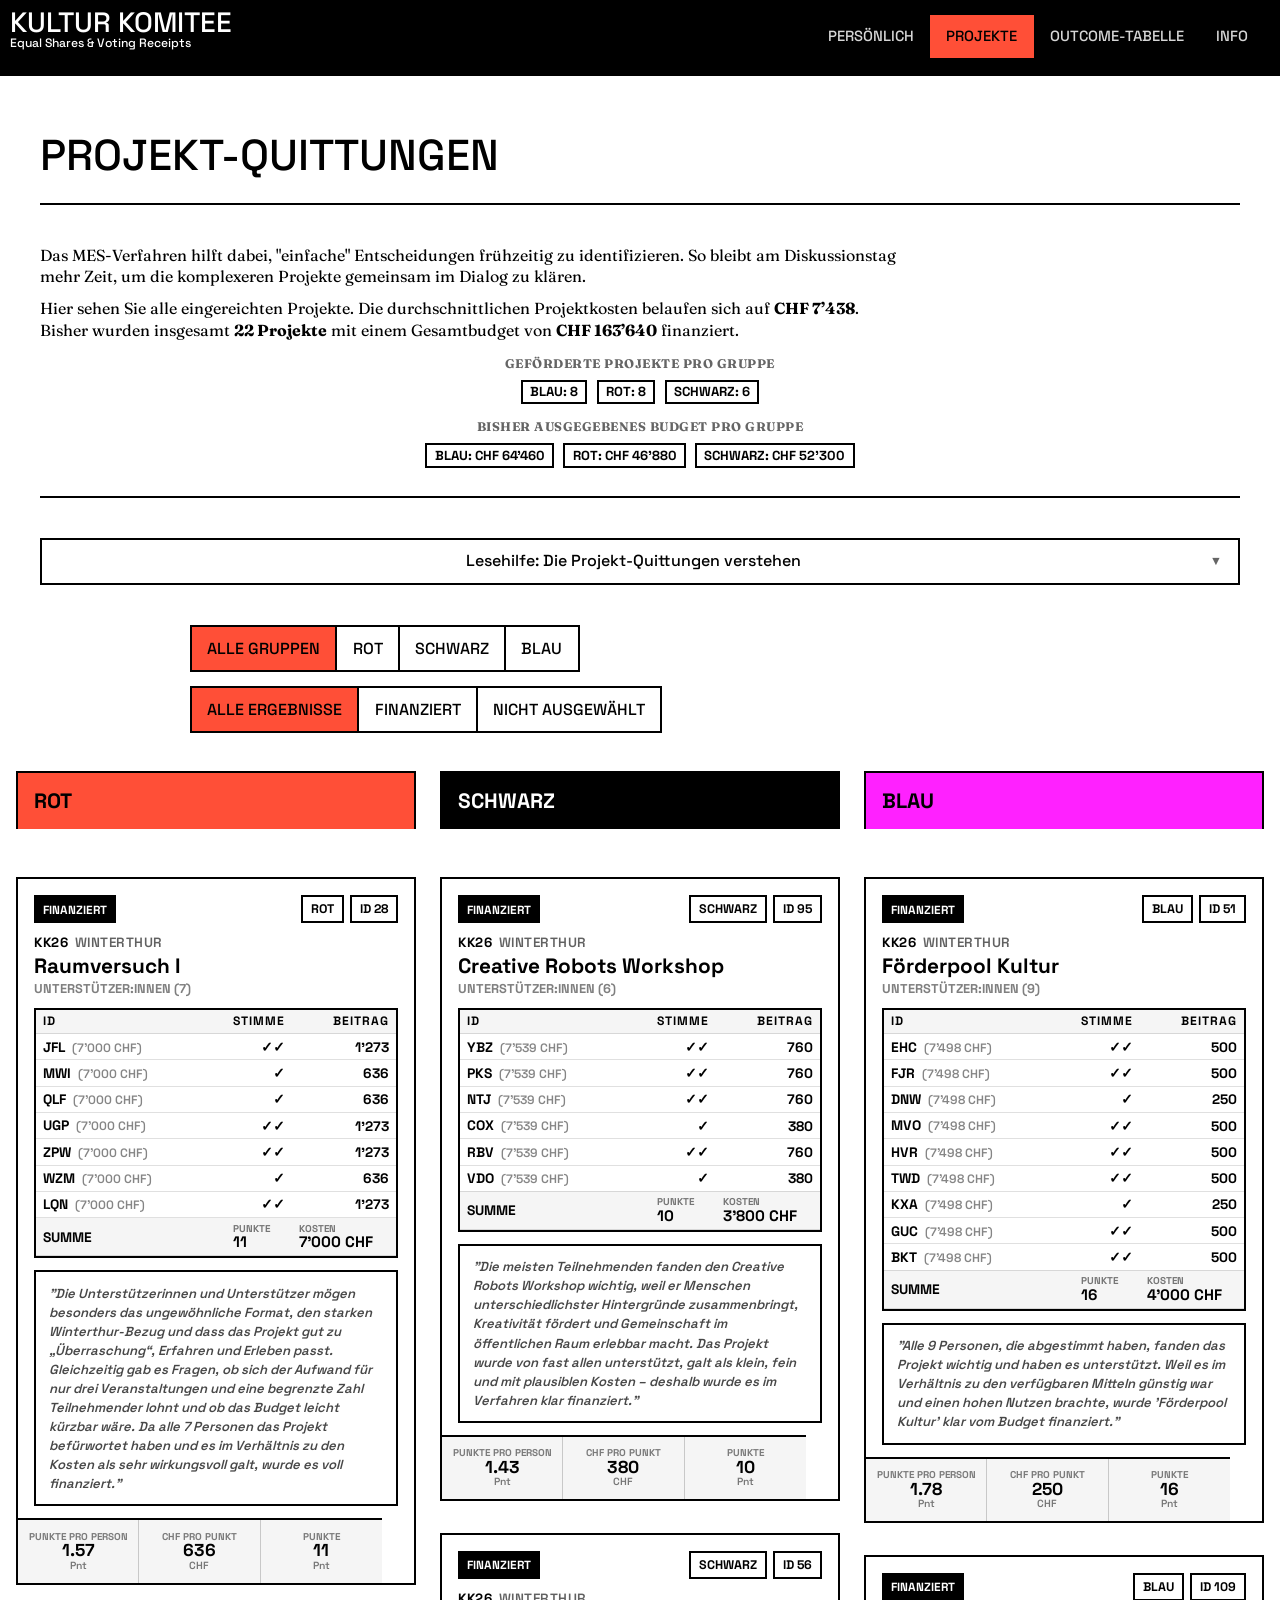
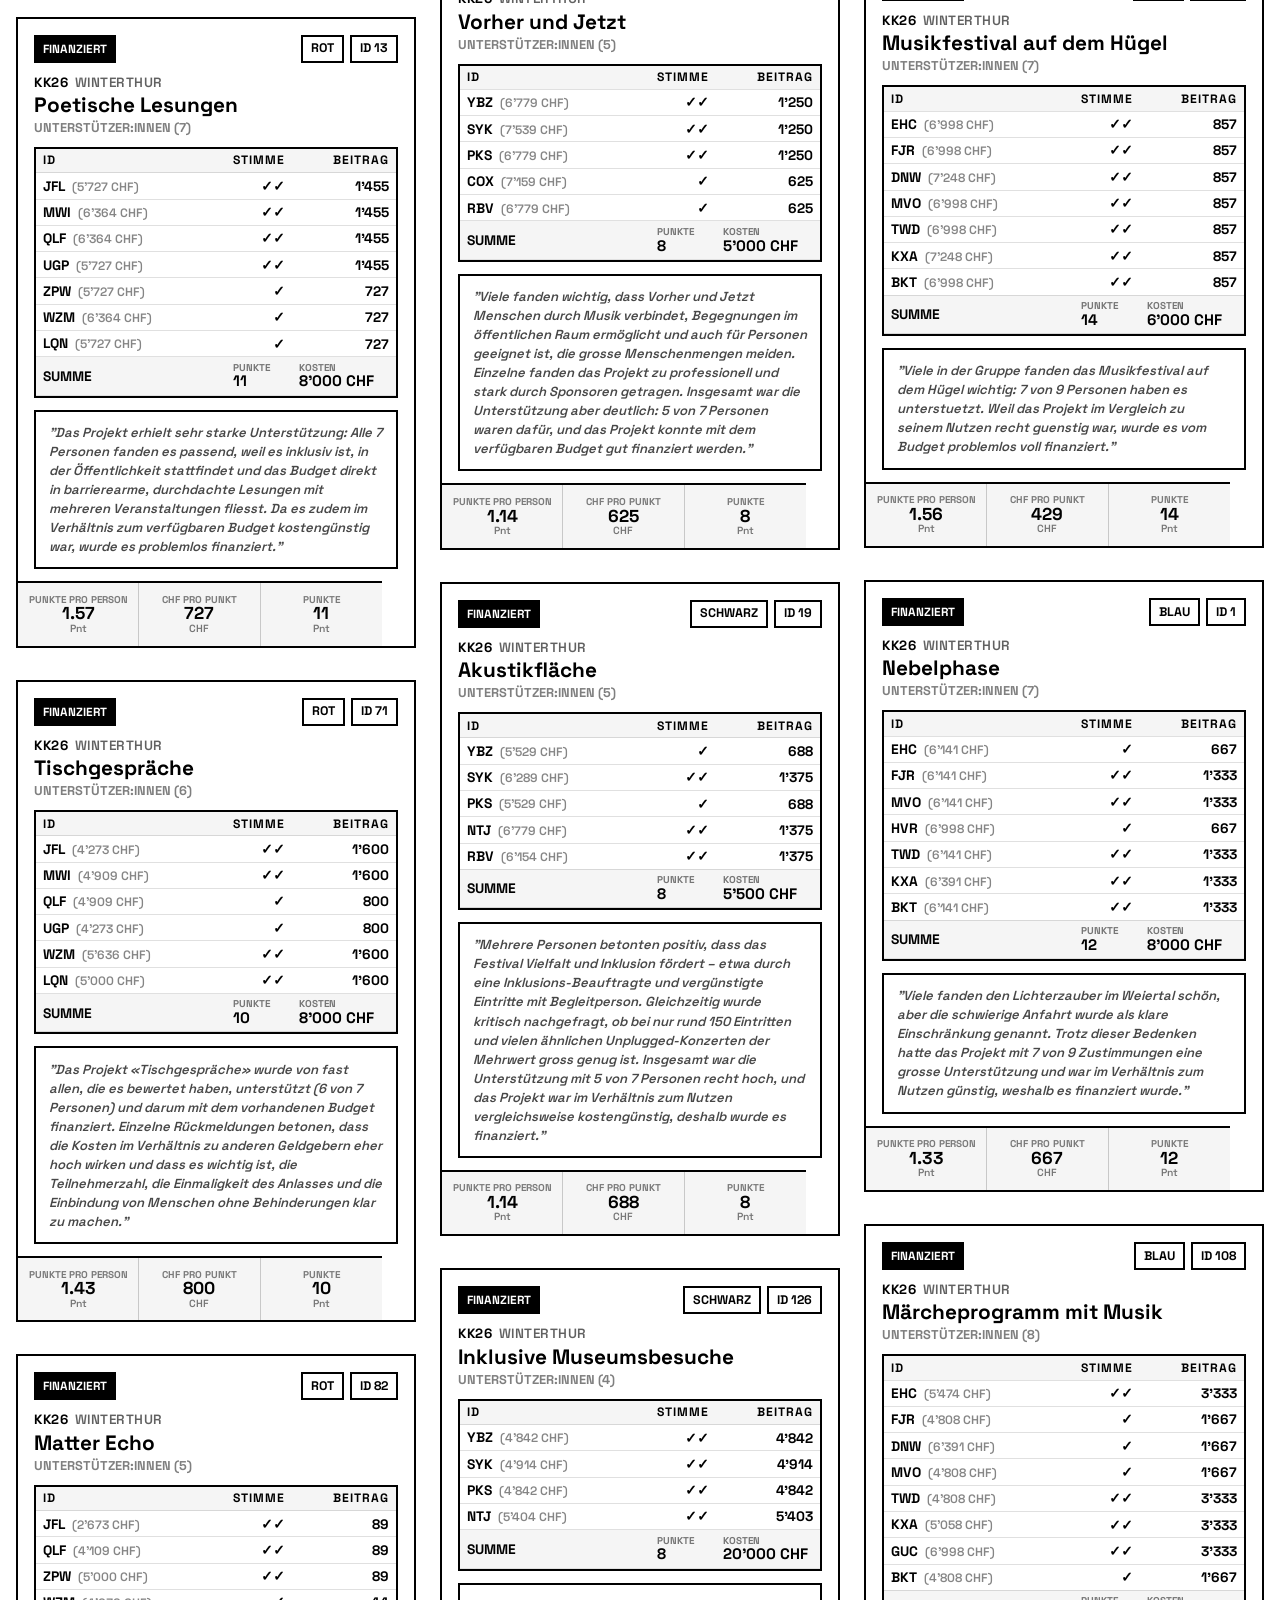
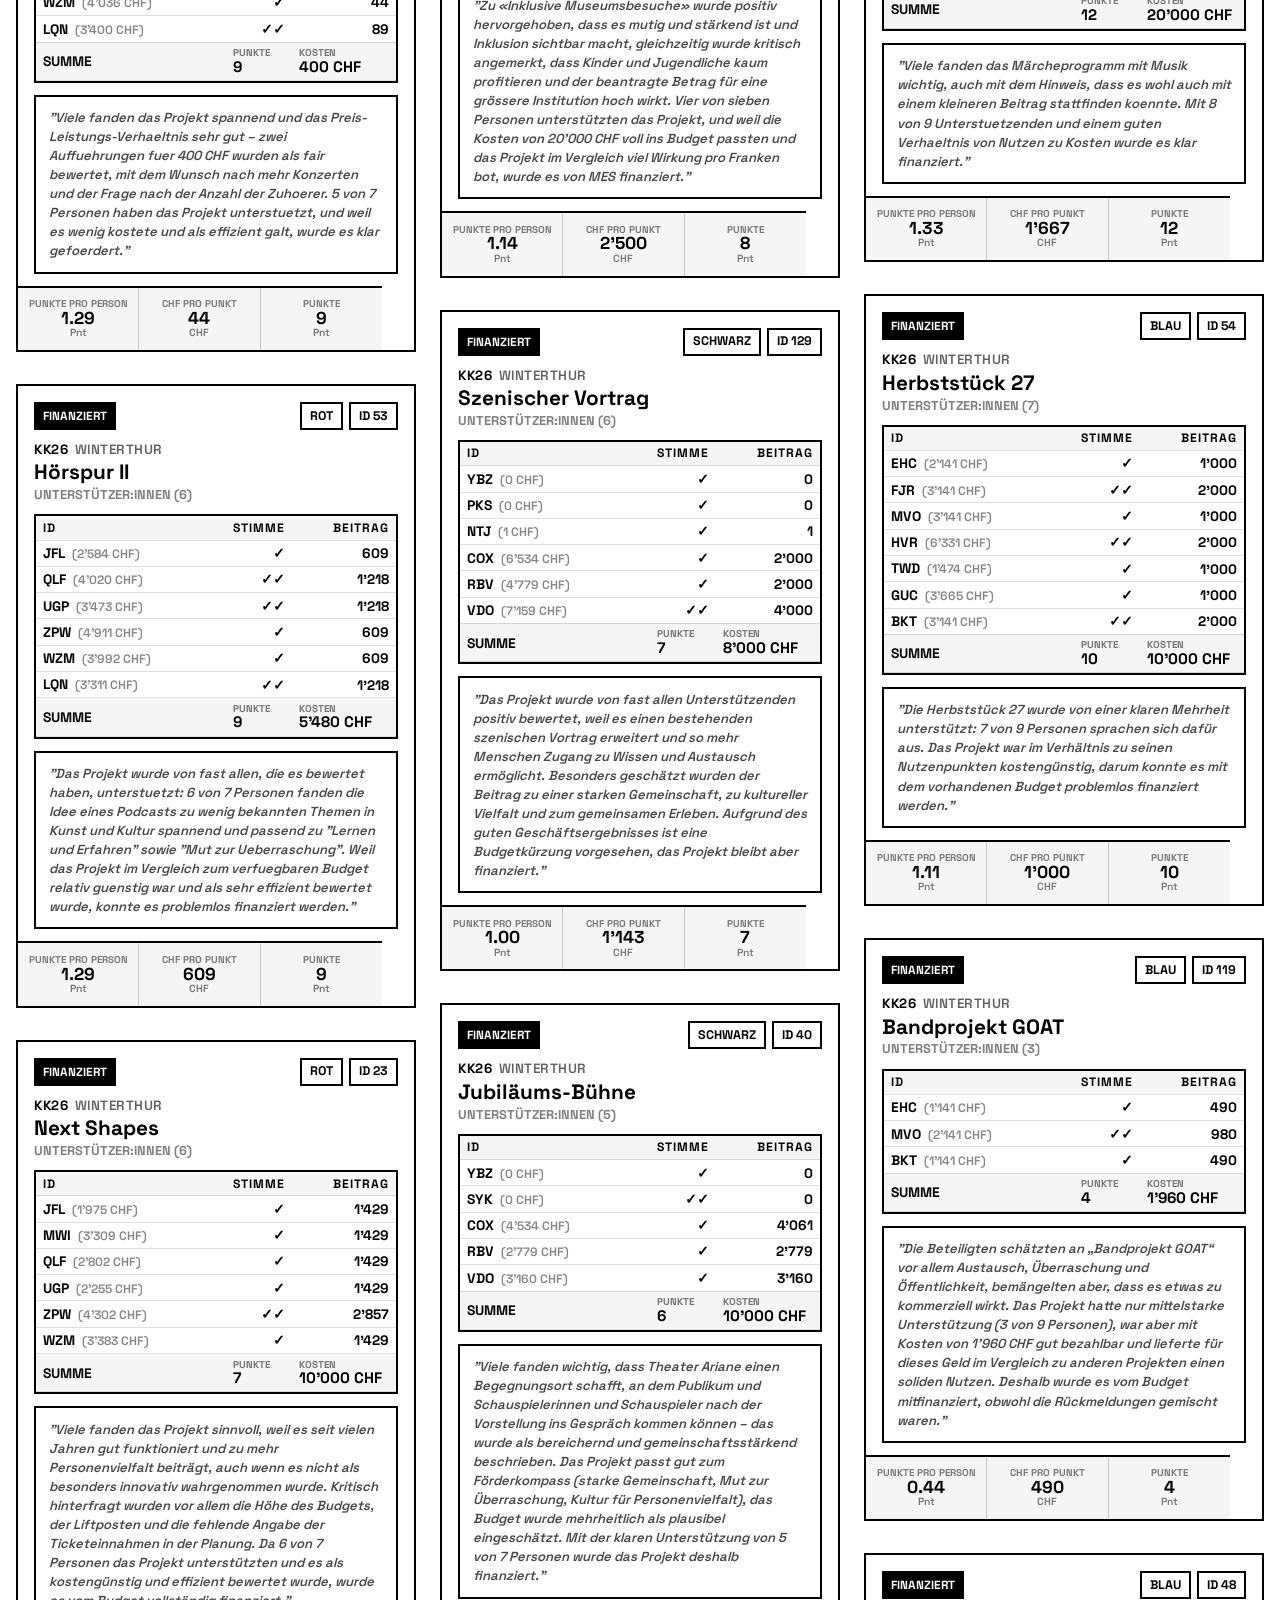
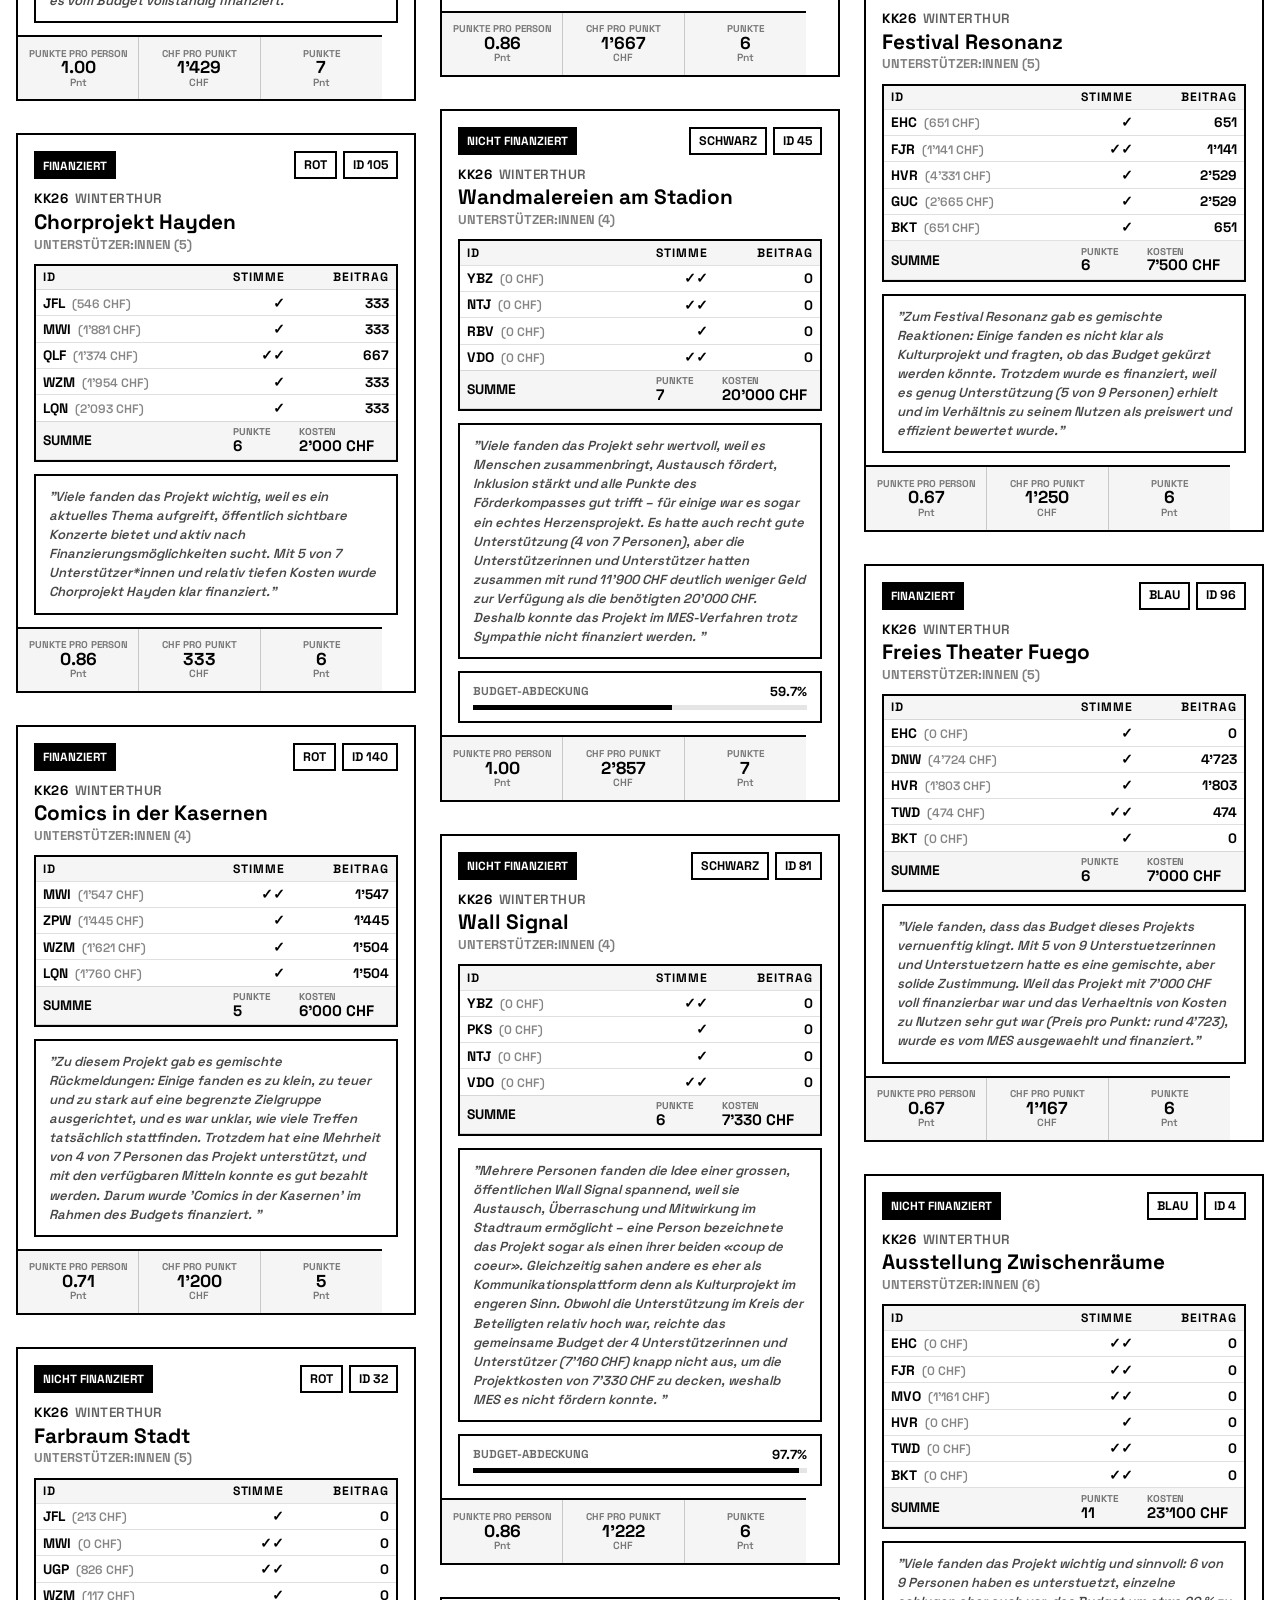
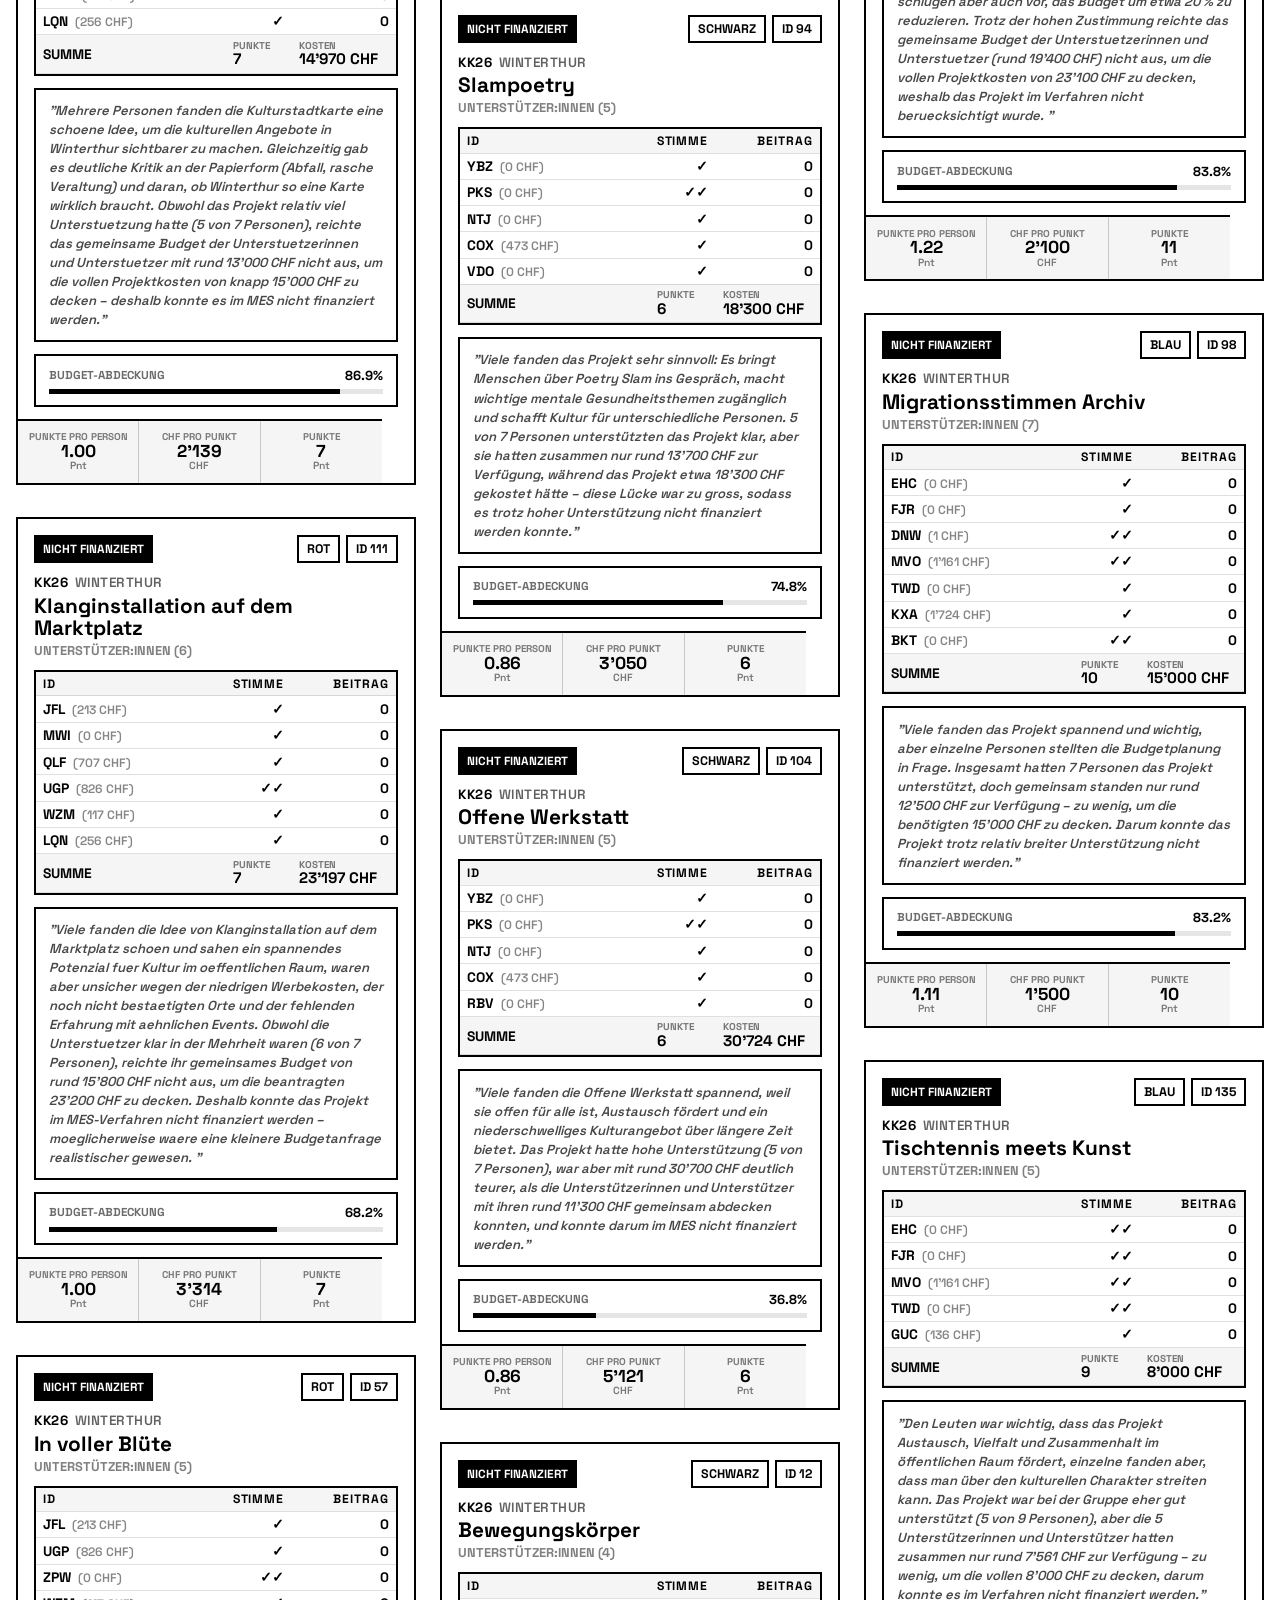
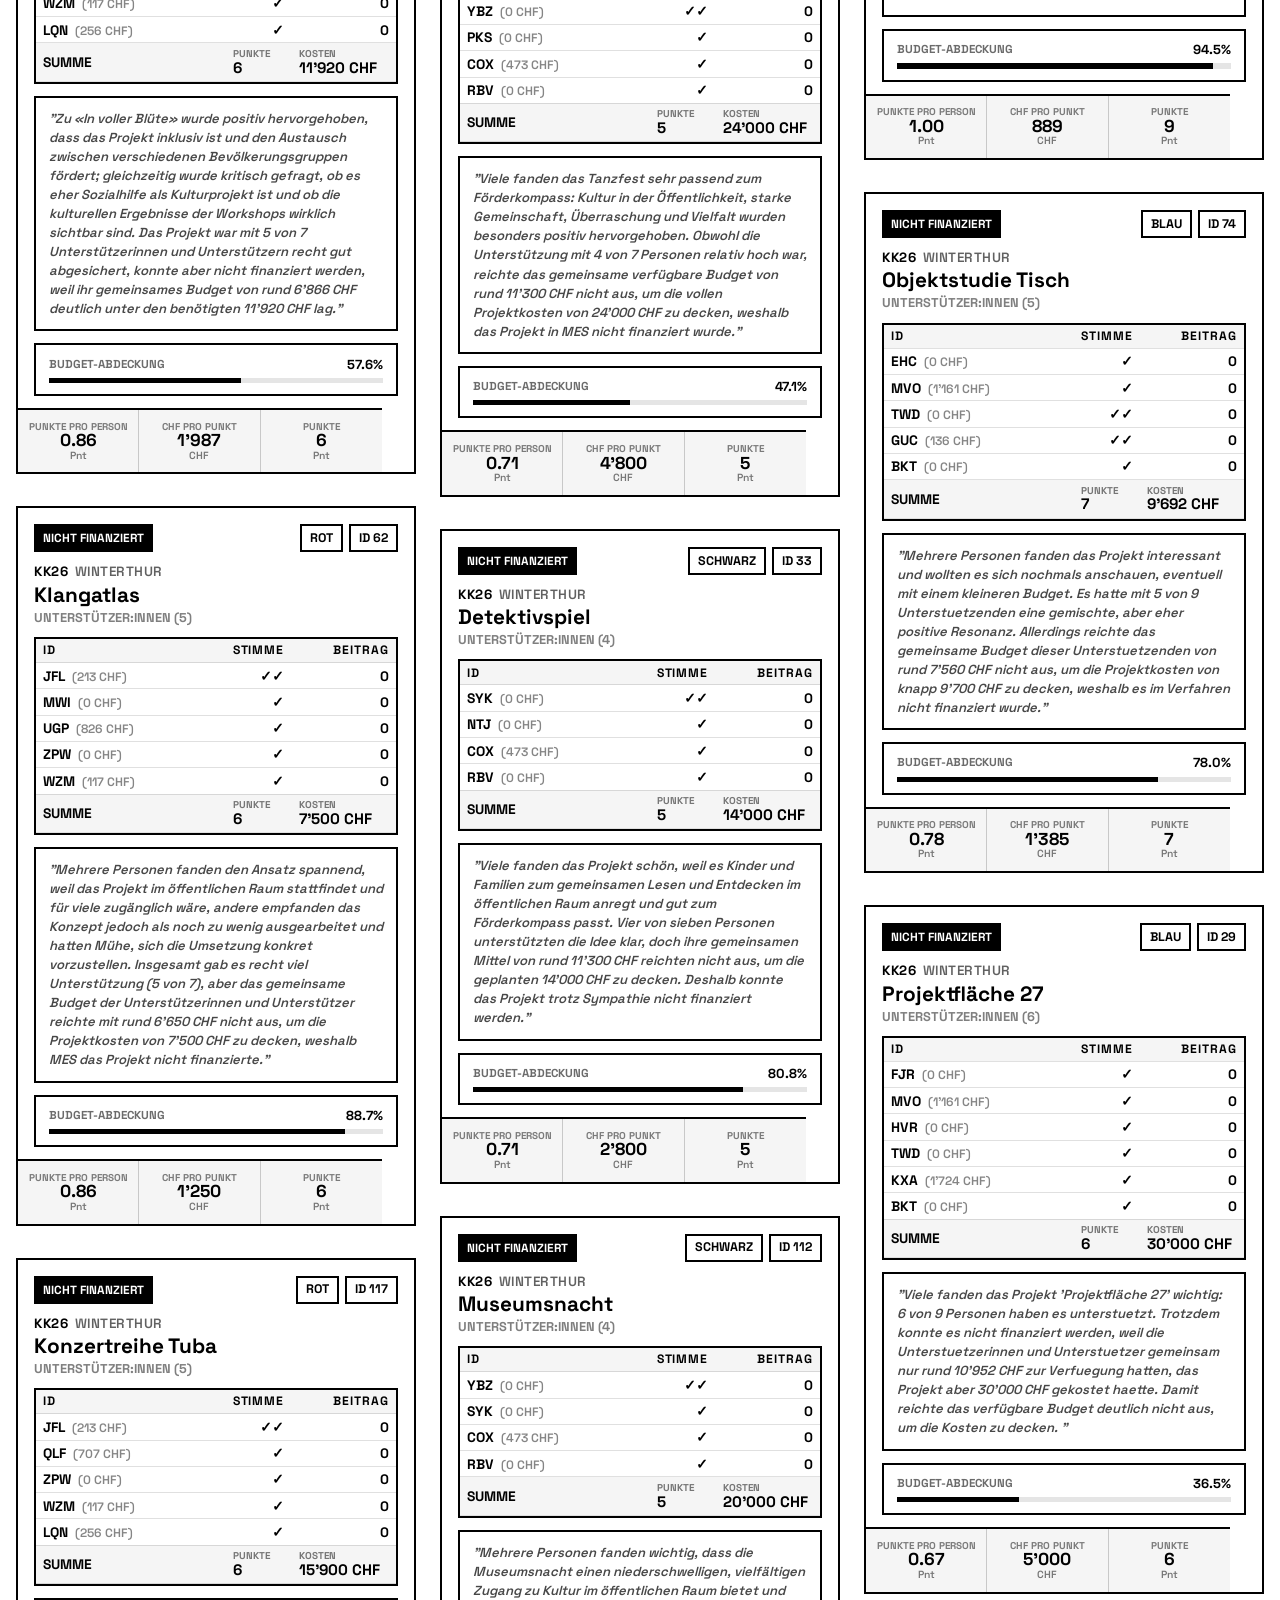
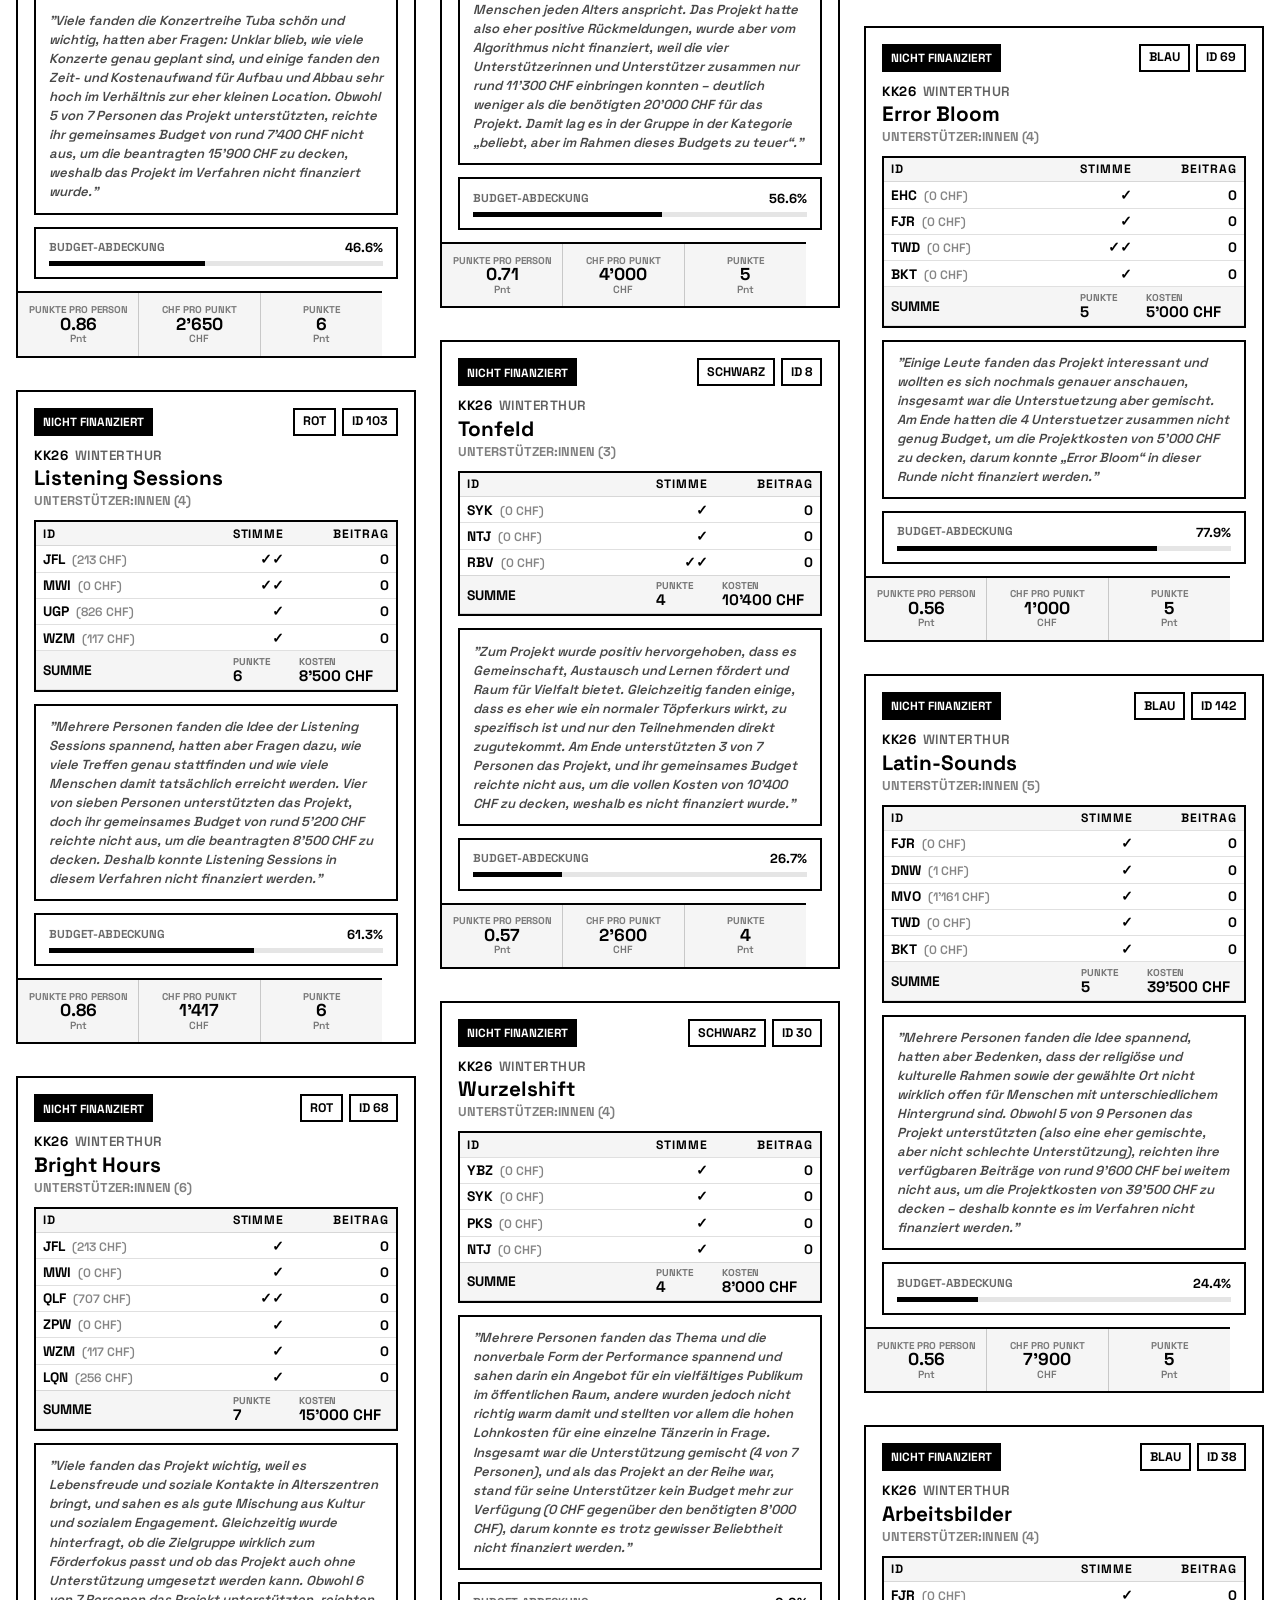
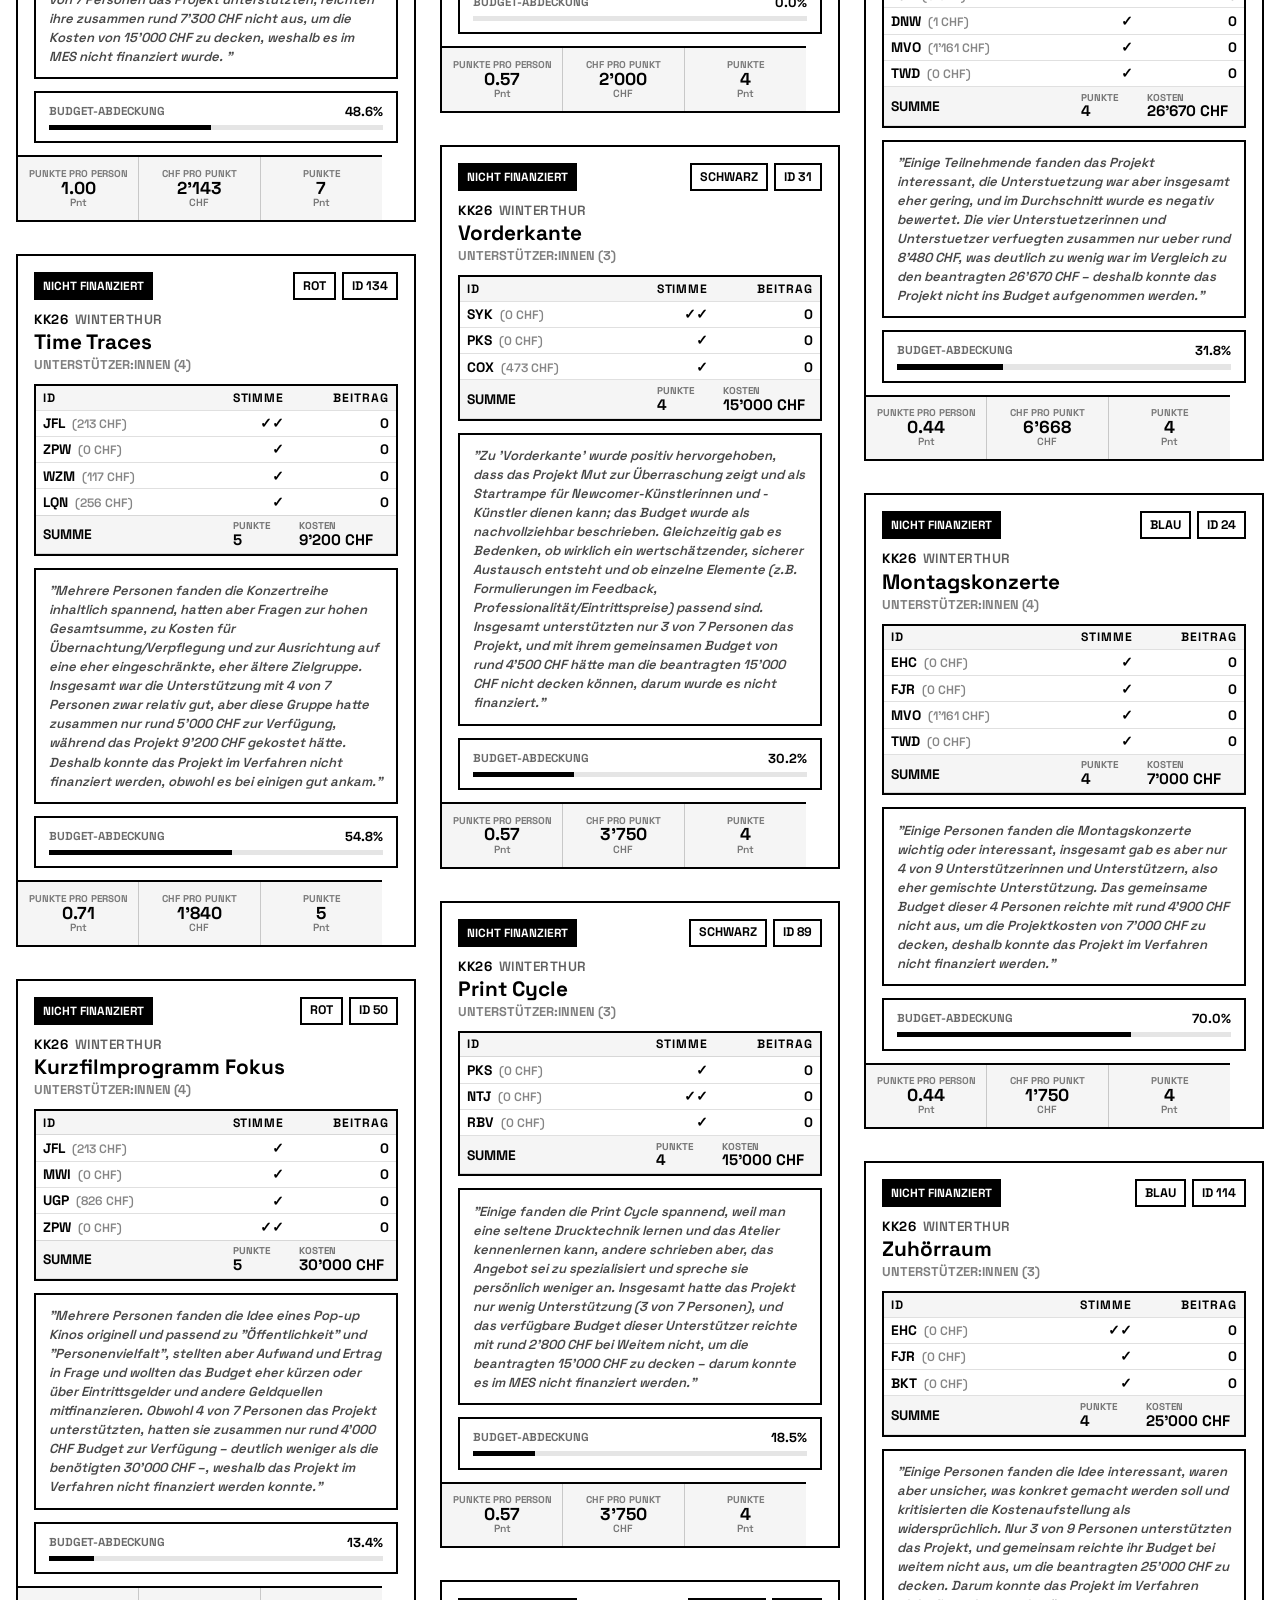
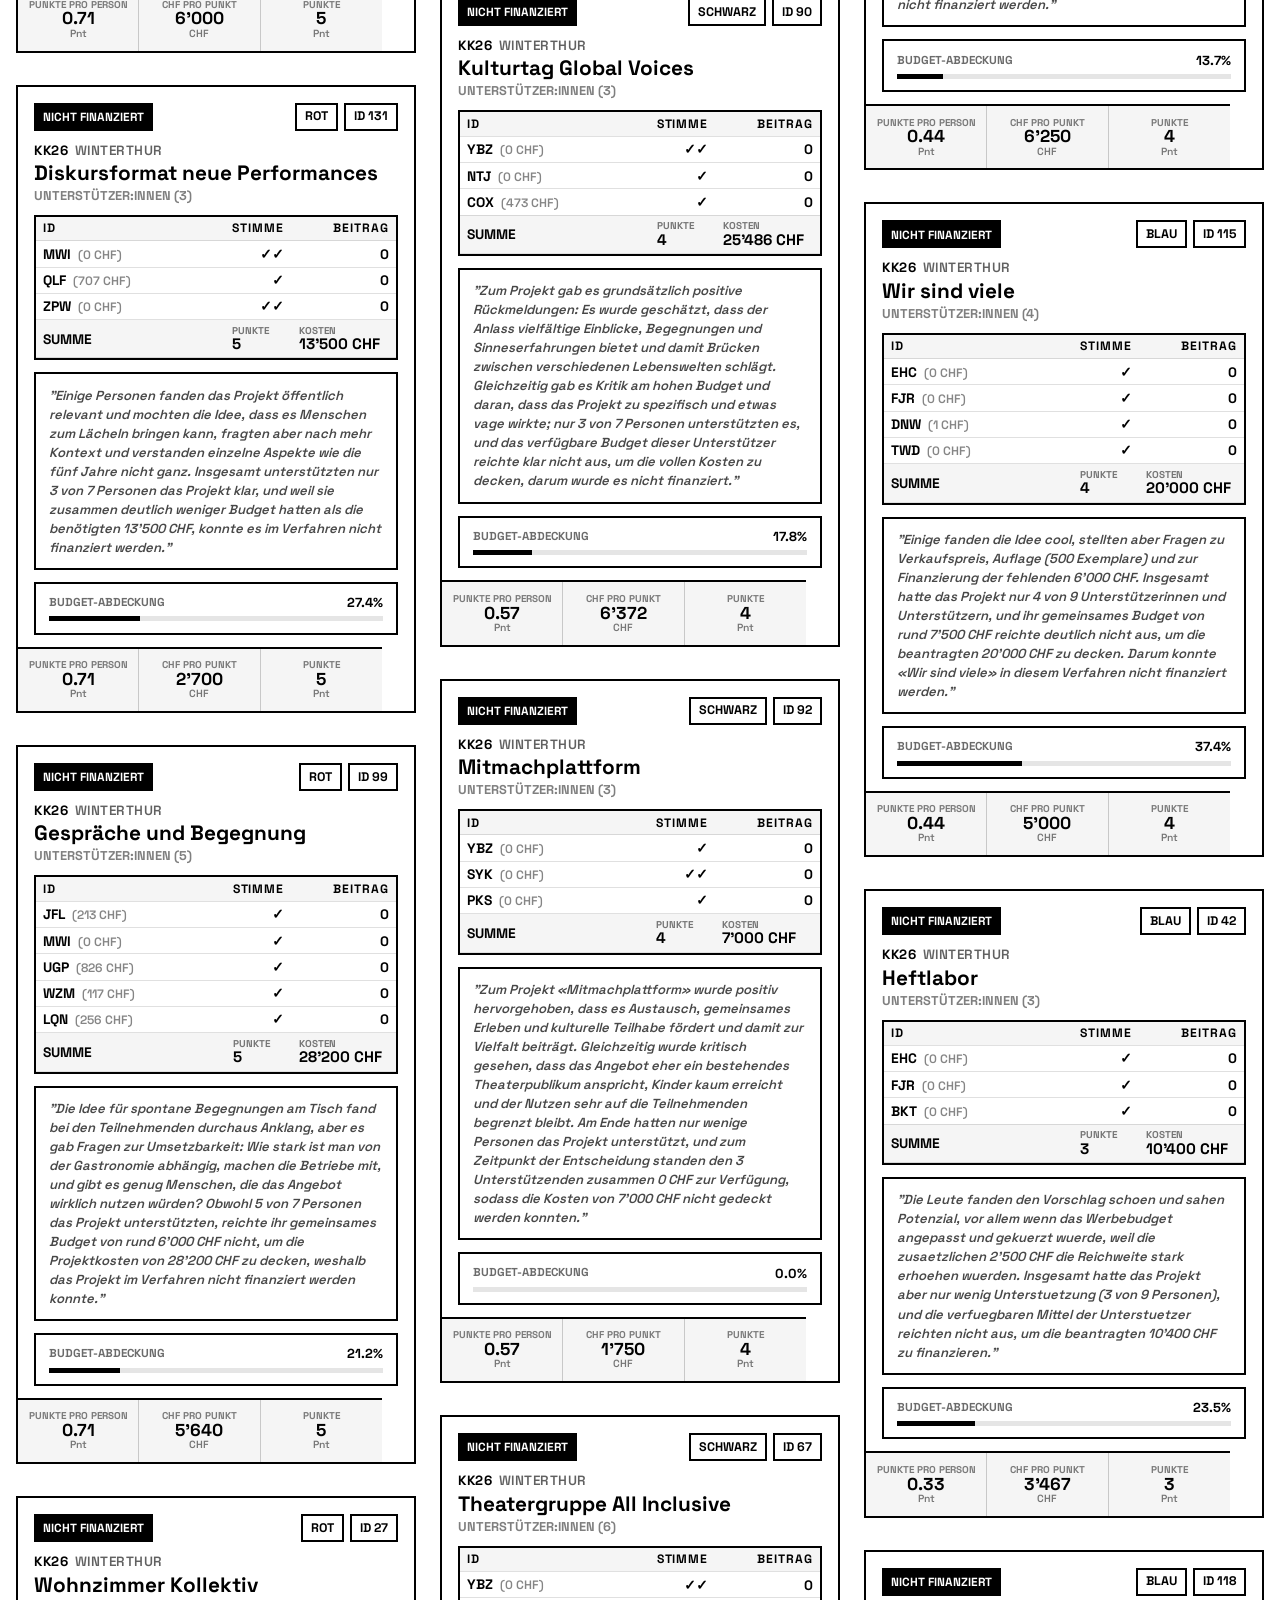
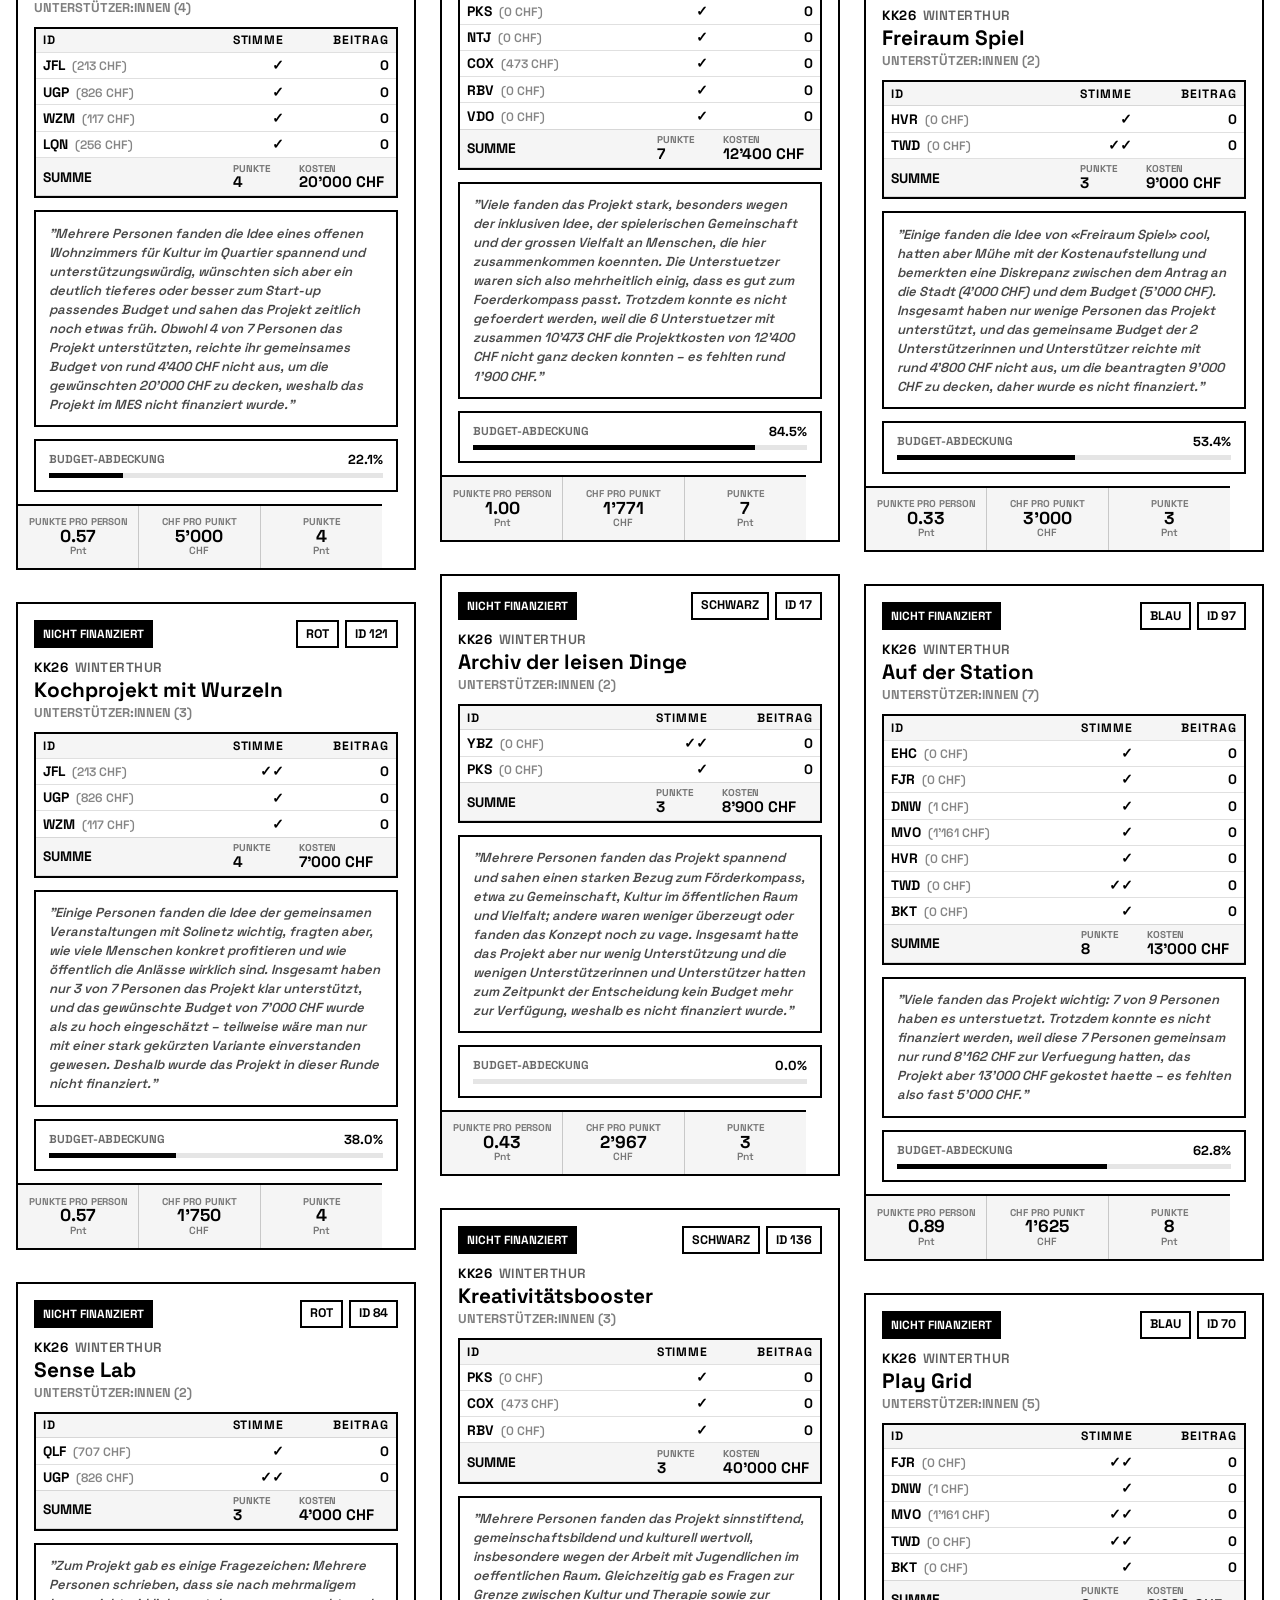
==== site/projects.html @ f081bb7f "Prepare standalone public receipts site" ====
<!DOCTYPE html>
<html lang="de">

<head>
    <meta charset="UTF-8">
    <meta name="viewport" content="width=device-width, initial-scale=1.0">
    <title>KK26 Projekt-Quittungen</title>
    <link rel="preconnect" href="https://fonts.googleapis.com">
    <link rel="preconnect" href="https://fonts.gstatic.com" crossorigin>
    <link
        href="https://fonts.googleapis.com/css2?family=JetBrains+Mono:wght@300;400;500;600;700;800&family=Inter:wght@400;500;600;700;800&display=swap"
        rel="stylesheet">
    <link rel="stylesheet" href="assets/css/common.css">
    <script src="assets/js/theme.js"></script>
    <script>initTheme();</script>
    <script src="assets/data/kk26-data.js?v=20260617-public-data-js"></script>
    <script src="assets/js/data-loader.js?v=20260617-public-data-js"></script>
    <style>
        /* Page-specific styles */




        .filter-bar {
            max-width: 900px;
            margin-left: auto;
            margin-right: auto;
        }

        .filter-bar.group-filters {
            margin-bottom: var(--spacing-sm);
        }

        .filter-bar.status-filters {
            margin-bottom: var(--spacing-xl);
        }

        .receipts-grid {
            display: grid;
            grid-template-columns: repeat(auto-fill, minmax(min(100%, 420px), 1fr));
            gap: 2rem;
            max-width: 1400px;
            margin: 0 auto;
            align-items: start;
        }

        .receipts-grid.all-groups-view {
            grid-template-columns: repeat(3, 1fr);
        }

        .group-column {
            display: grid;
            grid-template-columns: repeat(auto-fill, minmax(min(100%, 370px), 1fr));
            gap: 2rem;
            min-width: 0;
            transition: all 0.3s ease;
        }

        .receipts-grid.all-groups-view .group-column {
            display: flex;
            flex-direction: column;
        }

        @media (max-width: 1200px) {
            .receipts-grid.all-groups-view {
                grid-template-columns: 1fr;
                gap: 3rem;
            }

            .group-column {
                grid-template-columns: 1fr;
            }

            .column-header {
                font-size: 1.1rem;
                margin-bottom: 0.5rem;
                padding: 0.5rem;
            }
        }

        .column-header {
            font-family: var(--font-mono);
            font-size: var(--fs-md);
            font-weight: 800;
            text-align: center;
            padding: var(--spacing-sm);
            border-bottom: 2px solid var(--header-border);
            margin-bottom: var(--spacing-sm);
            letter-spacing: 0.2em;
            grid-column: 1 / -1;
        }

        .group-column.hidden {
            display: none;
        }

        .unfunded-explanation {
            background: rgba(0, 0, 0, 0.03);
            border: 1px dashed #ccc;
            padding: 1rem;
            margin-top: 1rem;
            border-radius: 4px;
        }

        .reason-title {
            font-family: 'JetBrains Mono', monospace;
            font-size: 0.85rem;
            font-weight: 800;
            color: #555;
            margin-bottom: 0.5rem;
            text-decoration: underline;
        }

        .reason-text {
            font-size: 0.75rem;
            line-height: 1.4;
            color: #666;
            font-style: italic;
        }


        .logo-line {
            display: flex;
            align-items: center;
            justify-content: center;
            gap: 0.7rem;
            margin-bottom: 0.3rem;
        }

        .logo {
            font-size: 2rem;
            font-weight: 800;
            letter-spacing: 0.15em;
            color: #111;
        }

        .subtitle {
            font-size: var(--fs-xs);
            font-weight: 500;
            color: #555;
            letter-spacing: 0.06em;
        }

        .subtitle.light {
            color: #888;
            font-size: var(--fs-xs);
        }

        .receipt-date {
            font-size: var(--fs-xs);
            color: #999;
            margin-top: 0.2rem;
        }

        .project-info {
            text-align: left;
            margin-bottom: 0.4rem;
            padding-left: 0.1rem;
        }

        .project-title {
            font-size: var(--fs-lg);
            font-weight: 800;
            line-height: 1.15;
            color: #111;
            margin-bottom: 0.1rem;
        }

        .project-meta {
            font-size: var(--fs-xs);
            font-weight: 500;
            color: #666;
        }

        .items-table {
            width: 100%;
            border-collapse: collapse;
            font-size: var(--fs-sm);
        }

        .items-table th {
            font-size: var(--fs-xs);
            font-weight: 700;
            color: #999;
            text-align: left;
            padding: 0.2rem 0;
            letter-spacing: 0.08em;
            border-bottom: 1px solid #d5d0c5;
        }

        .th-vote,
        .th-amount {
            text-align: right !important;
        }

        .item-row td {
            padding: 0.3rem 0;
            vertical-align: top;
        }

        .total-row {
            display: flex;
            justify-content: space-between;
            font-size: var(--fs-sm);
            padding: 0.2rem 0;
            color: #555;
            font-weight: 500;
        }

        .total-row.grand {
            font-size: var(--fs-md);
            font-weight: 800;
            color: #111;
            padding: 0.25rem 0;
        }

        .receipt-footer {
            text-align: center;
            padding-top: 0.3rem;
        }

        .footer-line {
            font-size: var(--fs-xs);
            font-weight: 500;
            color: #999;
            letter-spacing: 0.03em;
            margin-bottom: 0.1rem;
        }

        .barcode {
            font-size: var(--fs-lg);
            letter-spacing: 0.08em;
            color: #c5c0b5;
            margin-top: var(--spacing-xs);
        }

        .status-badge {
            position: absolute;
            top: var(--spacing-xs);
            right: var(--spacing-xs);
            padding: 0.35rem 0.8rem;
            border-radius: 4px;
            font-size: var(--fs-xs);
            font-weight: 800;
            letter-spacing: 0.05em;
            text-transform: uppercase;
            z-index: 10;
        }

        .status-badge.funded {
            background: #27ae60;
            color: #fff;
        }

        .status-badge.unfunded {
            background: #999;
            color: #fff;
        }

        .status-stamp {
            position: absolute;
            top: 50%;
            left: 50%;
            transform: translate(-50%, -50%) rotate(-15deg);
            font-size: 4.5rem;
            font-weight: 900;
            opacity: 0.06;
            pointer-events: none;
            z-index: 5;
            white-space: nowrap;
            text-transform: uppercase;
            border: 8px solid;
            padding: 0.5rem 1.5rem;
            border-radius: 12px;
        }

        .status-stamp.funded {
            color: #27ae60;
            border: none;
            font-size: 8rem;
            opacity: 0.1;
        }

        .status-stamp.unfunded {
            color: #888;
            border: none;
            font-size: 8rem;
            opacity: 0.1;
        }

        .unfunded-explanation {
            background: rgba(0, 0, 0, 0.03);
            border: 1px solid #ccc;
            padding: var(--spacing-sm);
            border-radius: 4px;
            margin: var(--spacing-sm) 0;
            text-align: center;
        }

        .reason-title {
            font-size: var(--fs-sm);
            font-weight: 800;
            color: #444;
            letter-spacing: 0.05em;
            margin-bottom: var(--spacing-xs);
        }

        .reason-text {
            font-size: var(--fs-xs);
            color: #666;
            line-height: 1.4;
        }

        @media print {
            @page {
                margin: 0.7cm;
            }

            * {
                -webkit-print-color-adjust: exact !important;
                print-color-adjust: exact !important;
            }

            .page-header,
            .filter-bar,
            .intro-section,
            .intro-dropdown,
            #tech-info,
            .column-header,
            .nav-toggle,
            .theme-toggle,
            footer {
                display: none !important;
            }

            body {
                margin: 0;
                padding: 0;
                background: white !important;
            }

            .receipts-grid {
                display: block !important;
                padding: 0.15cm 0.2cm 0.2cm !important;
                background: white !important;
            }

            .group-column {
                display: grid !important;
                grid-template-columns: repeat(2, minmax(0, 1fr)) !important;
                gap: 0.9rem !important;
                align-items: start !important;
                page-break-before: always;
                break-before: page;
                margin: 0 !important;
                background: white !important;
            }

            .receipts-grid.all-groups-view .group-column {
                display: grid !important;
                grid-template-columns: repeat(2, minmax(0, 1fr)) !important;
                gap: 0.9rem !important;
                align-items: start !important;
                page-break-before: always;
                break-before: page;
                margin: 0 !important;
            }

            .group-column:first-child,
            .receipts-grid.all-groups-view .group-column:first-child {
                page-break-before: avoid !important;
                break-before: auto !important;
            }

            .receipt {
                page-break-inside: avoid;
                margin: 0;
                break-inside: avoid;
                transform: none !important;
                filter: none !important;
                box-shadow: none !important;
                background: transparent !important;
            }

            .receipt-body {
                box-shadow: none !important;
                border: none !important;
                background: white !important;
            }

            .receipt-edge {
                display: none !important;
            }

            .receipt-modern {
                background: #fff !important;
                box-shadow: none !important;
                filter: none !important;
                border: 1px solid rgba(0, 0, 0, 0.08) !important;
                isolation: isolate !important;
                overflow: hidden !important;
            }

            .receipt-content,
            .reasoning-box,
            .rejection-box,
            .project-bottom-bar,
            .project-bottom-metric,
            .project-bottom-metric-primary {
                box-shadow: none !important;
                background-image: none !important;
            }

            .status-modern-banner {
                box-shadow: none !important;
            }

            .receipt-content,
            .items-table,
            .items-table thead,
            .items-table tbody,
            .items-table tr,
            .items-table th,
            .items-table td {
                background: #fff !important;
            }

            .receipt-modern.funded .reasoning-box {
                background: #eef8f9 !important;
                border-color: #d2eaed !important;
            }

            .receipt-modern.funded .project-bottom-bar {
                background: #eef8f9 !important;
                border-top-color: #d2eaed !important;
            }

            .receipt-modern.funded .project-bottom-metric-primary {
                background: #eef3f8 !important;
                border-color: #cdd8e4 !important;
            }

            .receipt-modern.unfunded .rejection-box {
                background: #fdf0f0 !important;
            }

            .receipt-modern .receipt-top-meta > span:last-child {
                background: #f1f4f7 !important;
            }

            /* Make sections more compact */
            .rejection-box {
                padding: 0.4rem 0.6rem !important;
                margin-bottom: 0.4rem !important;
            }

            .reasoning-box {
                padding: 0.5rem 0.65rem !important;
                margin-bottom: 0.4rem !important;
            }

            .project-bottom-bar {
                padding: 0.4rem 0.8rem !important;
            }

            .project-bottom-metric span {
                font-size: 0.6rem !important;
            }

            .project-bottom-metric div {
                font-size: 0.9rem !important;
            }

            .project-bottom-metric-primary span {
                font-size: 0.62rem !important;
            }

            .project-bottom-metric-primary div {
                font-size: 1.1rem !important;
            }
        }

        @media (max-width: 1100px) {
            .receipts-grid {
                grid-template-columns: 1fr;
                gap: var(--spacing-sm);
            }

            .group-column {
                gap: var(--spacing-sm);
            }
        }

        @media (max-width: 700px) {
            .receipts-grid.all-groups-view {
                grid-template-columns: 1fr !important;
                gap: 1.25rem !important;
            }

            .group-column {
                grid-template-columns: 1fr !important;
                gap: 1.25rem !important;
            }

            .receipt-header-modern {
                flex-direction: column !important;
                gap: 0.55rem !important;
            }

            .receipt-brand-line {
                padding-top: 0.7rem !important;
            }

            .receipt-top-meta {
                width: 100%;
                justify-content: flex-start !important;
            }

            .project-title {
                font-size: 1.2rem !important;
                line-height: 1.2 !important;
            }

            .supporter-budget-note {
                display: none;
            }

            .project-bottom-bar {
                flex-wrap: wrap !important;
                justify-content: space-between !important;
                gap: 0.6rem !important;
                padding: 0.65rem 0.9rem !important;
                margin-left: -0.9rem !important;
                margin-right: -0.9rem !important;
            }

            .project-bottom-metric {
                min-width: calc(50% - 0.4rem);
            }

            .receipt-content {
                padding-left: 0.9rem !important;
                padding-right: 0.9rem !important;
            }
        }

        .receipt-modern.project-card {
            background: #ffffff !important;
            border: 2px solid #000000 !important;
            border-left: 2px solid #000000 !important;
            border-top: 2px solid #000000 !important;
            border-radius: 0 !important;
            box-shadow: none !important;
            color: #000000 !important;
            overflow: hidden !important;
            font-family: var(--font-main) !important;
        }

        .receipt-modern.project-card.funded,
        .receipt-modern.project-card.unfunded {
            border-left: 2px solid #000000 !important;
        }

        .receipt-modern.project-card .receipt-content.project-card-content {
            display: grid !important;
            gap: 0.75rem !important;
            padding: 1rem !important;
        }

        .project-card-topline,
        .project-card-header,
        .project-bottom-bar,
        .budget-coverage-topline {
            width: 100%;
        }

        .project-card-topline {
            display: flex;
            align-items: flex-start;
            justify-content: space-between;
            gap: 0.75rem;
        }

        .project-card-status {
            display: inline-flex;
            align-items: center;
            min-height: 1.75rem;
            padding: 0.3rem 0.55rem;
            background: #000000;
            color: #ffffff;
            font-family: var(--font-main);
            font-size: 0.74rem;
            font-weight: 700;
            line-height: 1;
            text-transform: uppercase;
            white-space: nowrap;
        }

        .receipt-modern.project-card .receipt-top-meta {
            display: flex !important;
            justify-content: flex-end !important;
            align-items: center !important;
            gap: 0.38rem !important;
            flex-wrap: wrap !important;
        }

        .receipt-modern.project-card .group-pill,
        .receipt-modern.project-card .project-id-pill {
            display: inline-flex !important;
            align-items: center !important;
            min-height: 1.75rem !important;
            padding: 0.3rem 0.5rem !important;
            background: #ffffff !important;
            border: 2px solid #000000 !important;
            border-radius: 0 !important;
            box-shadow: none !important;
            color: #000000 !important;
            font-family: var(--font-main) !important;
            font-size: 0.78rem !important;
            font-weight: 700 !important;
            letter-spacing: 0 !important;
            line-height: 1 !important;
        }

        .receipt-modern.project-card .project-card-header {
            display: grid;
            gap: 0.22rem;
        }

        .receipt-modern.project-card .receipt-brand-line {
            display: flex !important;
            align-items: center !important;
            gap: 0.4rem !important;
            padding: 0 !important;
        }

        .receipt-modern.project-card .logo-small,
        .receipt-modern.project-card .subtitle-small {
            color: #000000 !important;
            font-family: var(--font-main) !important;
            font-size: 0.84rem !important;
            font-weight: 700 !important;
            letter-spacing: 0.04em !important;
            text-transform: uppercase !important;
        }

        .receipt-modern.project-card .subtitle-small {
            color: rgba(0, 0, 0, 0.62) !important;
            font-weight: 600 !important;
        }

        .receipt-modern.project-card .project-title {
            color: #000000 !important;
            font-family: var(--font-main) !important;
            font-size: 1.3rem !important;
            font-weight: 700 !important;
            line-height: 1.08 !important;
            margin: 0 !important;
            overflow-wrap: anywhere;
        }

        .project-supporter-count {
            color: rgba(0, 0, 0, 0.5);
            font-family: var(--font-main);
            font-size: 0.8rem;
            font-weight: 700;
            text-transform: uppercase;
        }

        .supporter-table-frame {
            border: 2px solid #000000;
            overflow: hidden;
        }

        .receipt-modern.project-card .project-supporters-table {
            width: 100% !important;
            background: #ffffff !important;
            border-collapse: collapse !important;
            font-family: var(--font-main) !important;
            font-size: 0.86rem !important;
        }

        .receipt-modern.project-card .project-supporters-table th,
        .receipt-modern.project-card .project-supporters-table td {
            border-bottom: 1px solid rgba(0, 0, 0, 0.12) !important;
            color: #000000 !important;
            padding: 0.28rem 0.45rem !important;
            vertical-align: middle;
        }

        .receipt-modern.project-card .project-supporters-table th {
            background: #f5f5f5 !important;
            font-size: 0.76rem !important;
            font-weight: 700 !important;
            text-align: left;
            text-transform: uppercase;
        }

        .supporter-id-col {
            width: 55%;
        }

        .supporter-vote-col {
            width: 15%;
            text-align: right !important;
        }

        .supporter-amount-col {
            width: 30%;
            text-align: right !important;
        }

        .receipt-modern.project-card .project-supporter-row .item-title {
            font-weight: 700;
            overflow: hidden;
            text-overflow: ellipsis;
            white-space: nowrap;
        }

        .supporter-budget {
            color: rgba(0, 0, 0, 0.48);
            font-size: 0.76rem;
            font-weight: 600;
            margin-left: 0.18rem;
        }

        .receipt-modern.project-card .project-supporter-row .item-vote,
        .receipt-modern.project-card .project-supporter-row .item-amount {
            text-align: right;
            font-weight: 700;
            white-space: nowrap;
        }

        .receipt-modern.project-card .supporter-total-row {
            background: #f5f5f5 !important;
        }

        .receipt-modern.project-card .supporter-total-row td {
            font-weight: 700;
            text-transform: uppercase;
        }

        .supporter-total-row span {
            display: block;
            color: rgba(0, 0, 0, 0.52);
            font-size: 0.62rem;
            font-weight: 700;
        }

        .supporter-total-row strong {
            display: block;
            font-size: 0.95rem;
            line-height: 1.1;
        }

        .receipt-modern.project-card .reasoning-box,
        .receipt-modern.project-card .rejection-box {
            background: #ffffff !important;
            border: 2px solid #000000 !important;
            border-left: 2px solid #000000 !important;
            border-radius: 0 !important;
            box-shadow: none !important;
            margin: 0 !important;
            padding: 0.7rem 0.8rem !important;
        }

        .receipt-modern.project-card .reasoning-box p {
            color: rgba(0, 0, 0, 0.72);
            font-size: 0.82rem;
            font-style: italic;
            font-weight: 600;
            line-height: 1.45;
            margin: 0;
        }

        .budget-coverage-topline {
            display: flex;
            align-items: center;
            justify-content: space-between;
            gap: 1rem;
            color: rgba(0, 0, 0, 0.58);
            font-size: 0.72rem;
            font-weight: 700;
            text-transform: uppercase;
        }

        .budget-coverage-topline strong {
            color: #000000;
            font-size: 0.82rem;
        }

        .budget-coverage-track {
            height: 0.32rem;
            margin-top: 0.35rem;
            background: rgba(0, 0, 0, 0.1);
            overflow: hidden;
        }

        .budget-coverage-fill {
            width: var(--coverage);
            height: 100%;
            background: #000000;
        }

        .receipt-modern.project-card .project-bottom-bar {
            display: grid !important;
            grid-template-columns: repeat(3, minmax(0, 1fr)) !important;
            gap: 0 !important;
            margin: 0 -1rem -1rem !important;
            padding: 0 !important;
            background: #f5f5f5 !important;
            border: 0 !important;
            border-top: 2px solid #000000 !important;
            border-radius: 0 !important;
        }

        .receipt-modern.project-card .project-bottom-metric,
        .receipt-modern.project-card .project-bottom-metric-primary {
            display: grid !important;
            align-content: center !important;
            justify-items: center !important;
            min-width: 0 !important;
            min-height: 3.9rem !important;
            padding: 0.55rem 0.45rem !important;
            background: transparent !important;
            border: 0 !important;
            border-right: 1px solid rgba(0, 0, 0, 0.18) !important;
            border-radius: 0 !important;
            box-shadow: none !important;
            color: #000000 !important;
            text-align: center !important;
        }

        .receipt-modern.project-card .project-bottom-metric:last-child {
            border-right: 0 !important;
        }

        .receipt-modern.project-card .project-bottom-metric span {
            color: rgba(0, 0, 0, 0.5) !important;
            font-family: var(--font-main) !important;
            font-size: 0.62rem !important;
            font-weight: 700 !important;
            letter-spacing: 0 !important;
            text-transform: uppercase !important;
        }

        .receipt-modern.project-card .project-bottom-metric strong {
            color: #000000 !important;
            font-family: var(--font-main) !important;
            font-size: 1.08rem !important;
            font-weight: 700 !important;
            line-height: 1 !important;
        }

        .receipt-modern.project-card .project-bottom-metric small {
            color: rgba(0, 0, 0, 0.52);
            font-size: 0.65rem;
            font-weight: 600;
        }

        @media (max-width: 700px) {
            .receipt-modern.project-card .receipt-content.project-card-content {
                padding: 0.85rem !important;
            }

            .project-card-topline {
                align-items: center;
            }

            .receipt-modern.project-card .receipt-top-meta {
                justify-content: flex-end !important;
            }

            .receipt-modern.project-card .project-bottom-bar {
                grid-template-columns: 1fr !important;
                margin: 0 -0.85rem -0.85rem !important;
            }

            .receipt-modern.project-card .project-bottom-metric {
                border-right: 0 !important;
                border-bottom: 1px solid rgba(0, 0, 0, 0.18) !important;
            }

            .receipt-modern.project-card .project-bottom-metric:last-child {
                border-bottom: 0 !important;
            }
        }
    </style>
</head>

<body>
    <button class="theme-toggle" onclick="toggleTheme()" title="Design umschalten">
        <span class="icon-moon">🌙</span>
        <span class="icon-sun" style="display: none;">☀️</span>
    </button>

    <div class="nav-toggle">
        <a href="index.html" class="nav-link">Persönlich</a>
        <a href="projects.html" class="nav-link active">Projekte</a>
        <a href="outcomes.html" class="nav-link">Outcome-Tabelle</a>
        <a href="info.html" class="nav-link">Info</a>
    </div>
    <div class="page-header">
        <div class="brand-logo">
            <span class="brand-logo-title">KULTUR KOMITEE</span>
            <span class="brand-logo-subtitle">Equal Shares &amp; Voting Receipts</span>
        </div>
        <h1>Projekt-Quittungen</h1>
    </div>

    <div class="intro-section" id="intro-text">
        <p>Laden der Daten...</p>
    </div>

    <details class="intro-dropdown" id="tech-info">
        <summary>Lesehilfe: Die Projekt-Quittungen verstehen</summary>
        <div class="dropdown-content">
            <div class="tech-grid single-column">
                <div class="tech-item highlight-step">
                    <h4>Rang (Position in der Prüfung)</h4>
                    <p>Der <strong>Rang</strong> zeigt die Reihenfolge, in der der MES-Algorithmus die Projekte geprüft hat. Niedrigerer Rang = früher betrachtet. Geförderte Projekte stehen immer vor nicht geförderten.</p>
                </div>
                <div class="tech-item highlight-step">
                    <h4>Punkte</h4>
                    <p>Die <strong>Punkte</strong> zeigen die Summe aller Stimmen (Ja = 2 Punkte, Eher Ja = 1 Punkt). Je höher die Punktzahl, desto beliebter war das Projekt in der Gruppe.</p>
                </div>
                <div class="tech-item highlight-step">
                    <h4>Pro Person (durchschnittliche Kosten)</h4>
                    <p>Diese Zahl zeigt, wie viel das Projekt pro Unterstützende/r kosten würde, wenn die <strong>Kosten</strong> gleichmässig aufgeteilt würden. Je niedriger, desto breiter verteilt sich die Last.</p>
                </div>
                <div class="tech-item highlight-step">
                    <h4>Kosten (Gesamtbudget des Projekts)</h4>
                    <p>Die <strong>Kosten</strong> zeigen das beantragte Gesamtbudget in CHF. Bei geförderten Projekten wurde dieser Betrag bewilligt und von den Unterstützenden gemeinsam finanziert.</p>
                </div>
                <div class="tech-item highlight-step">
                    <h4>Unterstützer:innen & Beiträge</h4>
                    <p>Die Tabelle listet alle Personen auf, die mit <strong>Ja</strong> oder <strong>Eher Ja</strong> gestimmt haben. Bei geförderten Projekten sehen Sie den individuellen <strong>Beitrag</strong> jeder Person – berechnet proportional zur Stimme und zum verfügbaren Budget.</p>
                </div>
                <div class="tech-item highlight-step">
                    <h4>Fehlbetrag (bei nicht geförderten Projekten)</h4>
                    <p>Wenn ein Projekt <strong>NICHT FINANZIERT</strong> wurde, zeigt der <strong>Fehlbetrag</strong>, wie viel zusätzliches Budget die Unterstützenden gebraucht hätten. Das erklärt, warum das Projekt abgelehnt wurde.</p>
                </div>
                <div class="tech-item highlight-step">
                    <h4>Mehr erfahren</h4>
                    <p>Ausführliche Informationen zum Method of Equal Shares Verfahren finden Sie auf <a href="https://equalshares.net/de/explanation/" target="_blank" rel="noopener noreferrer" style="color: var(--accent-blue); text-decoration: underline; font-weight: 700;">equalshares.net/de/explanation</a></p>
                </div>
            </div>
        </div>
    </details>

    <div class="filter-bar group-filters">
        <button class="filter-btn active" data-filter-group="ALL" onclick="setGroupFilter('ALL')">ALLE GRUPPEN</button>
        <button class="filter-btn" data-filter-group="ROT" onclick="setGroupFilter('ROT')">ROT</button>
        <button class="filter-btn" data-filter-group="SCHWARZ" onclick="setGroupFilter('SCHWARZ')">SCHWARZ</button>
        <button class="filter-btn" data-filter-group="BLAU" onclick="setGroupFilter('BLAU')">BLAU</button>
    </div>

    <div class="filter-bar status-filters">
        <button class="filter-btn active" data-filter-status="ALL" onclick="setStatusFilter('ALL')">ALLE ERGEBNISSE</button>
        <button class="filter-btn color-funded" data-filter-status="FUNDED" onclick="setStatusFilter('FUNDED')">FINANZIERT</button>
        <button class="filter-btn color-unfunded" data-filter-status="UNFUNDED" onclick="setStatusFilter('UNFUNDED')">NICHT AUSGEWÄHLT</button>
    </div>


    <style>
        /* Tooltip Styles */
        .tooltip {
            position: absolute;
            background: #fff;
            color: #111;
            padding: var(--spacing-sm);
            border-radius: 12px;
            box-shadow: 0 10px 40px rgba(0, 0, 0, 0.15);
            border: 1px solid #eee;
            z-index: 9999;
            opacity: 0;
            visibility: hidden;
            transform: translateY(10px);
            transition: all 0.2s cubic-bezier(0.175, 0.885, 0.32, 1.275);
            pointer-events: none;
            width: 250px;
            font-family: var(--font-main);
        }

        .tooltip.show {
            opacity: 1;
            visibility: visible;
            transform: translateY(0);
        }

        body.dark-mode .tooltip {
            background: #222;
            color: #fff;
            border-color: #333;
            box-shadow: 0 10px 40px rgba(0, 0, 0, 0.5);
        }

        .tooltip-title {
            font-family: var(--font-mono);
            font-weight: 800;
            font-size: var(--fs-sm);
            margin-bottom: var(--spacing-sm);
            padding-bottom: var(--spacing-xs);
            border-bottom: 1px dashed #eee;
            line-height: 1.3;
        }

        body.dark-mode .tooltip-title {
            border-color: #444;
            color: #fff;
        }

        .tooltip-stat {
            display: flex;
            justify-content: space-between;
            font-size: var(--fs-xs);
            margin-bottom: 0.4rem;
            color: #666;
        }

        body.dark-mode .tooltip-stat {
            color: #aaa;
        }

        .tooltip-stat strong {
            color: #111;
            font-weight: 700;
        }

        body.dark-mode .tooltip-stat strong {
            color: #fff;
        }
    </style>

    <div class="receipts-grid all-groups-view" id="receipts-grid"
        style="display: grid; gap: 1.5rem; width: 100%;">
        <div class="group-column" id="col-ROT">
            <div class="column-header" style="color: #e63946; border-color: rgba(230, 57, 70, 0.2)">ROT</div>
        </div>
        <div class="group-column" id="col-SCHWARZ">
            <div class="column-header" style="color: var(--text-primary); border-color: rgba(0, 0, 0, 0.15)">SCHWARZ
            </div>
        </div>
        <div class="group-column" id="col-BLAU">
            <div class="column-header" style="color: #457b9d; border-color: rgba(69, 123, 157, 0.2)">BLAU</div>
        </div>
    </div>

    <div id="quick-tooltip" class="tooltip"></div>
    <footer
        style="text-align: center; margin: 4rem auto 2rem; padding: 2rem; border-top: 1px solid var(--filter-border); max-width: 800px; color: var(--text-dim); font-size: 0.85rem; line-height: 1.6;">
        <p>Die Wähler-Quittig Plattform wurde vom Forschungspartner des Kultur Komitees entwickelt:<br><strong>Joshua C.
                Yang</strong> (ETH Zürich, <a href="mailto:joyang@ethz.ch"
                style="color: var(--text-muted); text-decoration: underline;">joyang@ethz.ch</a>)</p>
    </footer>
    <script src="assets/js/projects.js"></script>
</body>

</html>
---- site/assets/css/common.css ----
@import url('https://fonts.googleapis.com/css2?family=Fraunces:opsz,wght@9..144,400;9..144,500;9..144,700&family=Space+Grotesk:wght@500;700&display=swap');

:root {
    --bg-color: #ffffff;
    --text-primary: #000000;
    --text-secondary: #000000;
    --text-muted: rgba(0, 0, 0, 0.78);
    --text-dim: rgba(0, 0, 0, 0.62);

    --accent-blue: #000000;
    --accent-red: #ff4f37;
    --accent-pink: #ff21ff;
    --accent-green: #00c473;

    --filter-bg: transparent;
    --filter-border: #000000;
    --filter-hover: rgba(255, 75, 54, 0.14);
    --filter-active-bg: #ff4f37;

    --header-border: #000000;
    --nav-active-color: #000000;
    --nav-inactive-color: rgba(0, 0, 0, 0.72);

    --receipt-shadow: none;
    --card-shadow: none;
    --receipt-border: 2px solid #000000;

    /* Typography - Standardized */
    --font-main: "Basis Grotesque", "Space Grotesk", Arial, sans-serif;
    --font-serif: "New Cooper Beta", "Fraunces", Georgia, 'Times New Roman', serif;
    --font-mono: "Basis Grotesque", "Space Grotesk", Arial, sans-serif;
    --font-receipt: "Courier New", Courier, monospace;

    --fs-xs: 0.85rem;
    --fs-sm: 1rem;
    --fs-base: 1.2rem;
    --fs-md: 1.3rem;
    --fs-lg: 1.75rem;
    --fs-xl: 2.2rem;
    --fs-xxl: 2.7rem;
    --page-copy-size: 1rem;
    --page-copy-line: 1.34;
    --page-label-size: 0.78rem;

    /* Group Colors - Standardized */
    --color-rot: #ff4f37;
    --color-schwarz: #000000;
    --color-blau: #ff21ff;

    /* Spacing - Standardized */
    --spacing-xs: 0.5rem;
    --spacing-sm: 1rem;
    --spacing-md: 1.5rem;
    --spacing-lg: 2rem;
    --spacing-xl: 2.5rem;
    --spacing-xxl: 3rem;
}

body.light-mode {
    --bg-color: #ffffff;
    --text-primary: #000000;
    --text-secondary: #000000;
    --text-muted: rgba(0, 0, 0, 0.78);
    --text-dim: rgba(0, 0, 0, 0.62);

    --filter-bg: transparent;
    --filter-border: #000000;
    --filter-hover: rgba(255, 75, 54, 0.14);
    --filter-active-bg: #ff4f37;

    --header-border: #000000;
    --nav-active-color: #000000;
    --nav-inactive-color: rgba(0, 0, 0, 0.72);

    --receipt-shadow: none;
    --receipt-border: 2px solid #000000;

    --color-schwarz: #000000;
}

body:not(.light-mode) {
    --bg-color: #ffffff;
    --text-primary: #000000;
    --text-secondary: #000000;
    --text-muted: rgba(0, 0, 0, 0.78);
    --text-dim: rgba(0, 0, 0, 0.62);
    --filter-bg: transparent;
    --filter-border: #000000;
    --filter-hover: rgba(255, 79, 55, 0.14);
    --filter-active-bg: #ff4f37;
    --header-border: #000000;
    --nav-active-color: #000000;
    --nav-inactive-color: rgba(0, 0, 0, 0.72);
    --receipt-shadow: none;
    --receipt-border: 2px solid #000000;
}

/* Global Reset */
* { margin: 0; padding: 0; box-sizing: border-box; }

html {
    overflow-x: hidden;
}

body {
    font-family: var(--font-serif);
    background-color: var(--bg-color);
    color: var(--text-primary);
    font-size: var(--fs-base);
    line-height: 1.18;
    padding: 8.5rem 1rem 1.5rem;
    transition: none;
    animation: fadeIn 0.4s ease-in-out;
    overflow-x: hidden;
    width: 100%;
    max-width: 100vw;
}

@keyframes fadeIn {
    from {
        opacity: 0;
        transform: translateY(10px);
    }
    to {
        opacity: 1;
        transform: translateY(0);
    }
}

.container {
    max-width: 1200px;
    margin: 0 auto;
}

.page-header,
.intro-section,
.intro-dropdown,
.filter-bar,
.receipts-grid,
.footer-contact {
    width: min(100%, 1200px);
    max-width: calc(100vw - 2rem);
}

/* Navigation */
.nav-toggle {
    display: flex;
    justify-content: flex-end;
    align-items: center;
    gap: 0;
    position: fixed;
    inset: 0 0 auto 0;
    z-index: 900;
    height: 4.75rem;
    margin: 0;
    padding: 0 1rem 0 23rem;
    background: #000000;
    border-bottom: 3px solid #000000;
    width: 100vw;
    max-width: 100vw;
}

.nav-link {
    text-decoration: none;
    font-family: var(--font-main);
    font-size: 0.92rem;
    line-height: 1;
    font-weight: 500;
    color: rgba(255, 255, 255, 0.84);
    padding: 0.72rem 0.82rem;
    transition: none;
    border: 3px solid transparent;
    border-radius: 0;
    letter-spacing: 0;
    white-space: nowrap;
    text-transform: uppercase;
}

.nav-link:hover {
    color: #ffffff;
    border-color: #ffffff;
}

.nav-link.active {
    color: #000000;
    background: var(--accent-red);
    border-color: var(--accent-red);
}

/* Page Header */
.page-header {
    text-align: left;
    max-width: 1200px;
    margin: 0 auto 2.5rem;
    border-bottom: 2px solid #000000;
    padding-bottom: 1.25rem;
}

.page-header h1 {
    font-family: var(--font-main);
    font-size: 2.7rem;
    font-weight: 500;
    line-height: 0.9;
    margin-bottom: var(--spacing-xs);
    letter-spacing: 0;
    text-transform: uppercase;
    overflow-wrap: anywhere;
}

.page-header p {
    font-size: var(--fs-md);
    color: var(--text-secondary);
    max-width: 600px;
    margin: 0 auto;
}

.brand-logo {
    font-family: var(--font-main);
    color: #ffffff;
    text-decoration: none;
    position: fixed;
    top: 0.55rem;
    left: 0.62rem;
    z-index: 1001;
    line-height: 0.95;
    transform: none;
    transform-origin: top left;
    text-align: left;
    max-width: 20rem;
    pointer-events: none;
}

.brand-logo-title {
    display: block;
    font-size: 1.75rem;
    font-weight: 500;
    letter-spacing: 0;
    text-transform: uppercase;
}

.brand-logo-subtitle {
    display: block;
    margin-top: 0.12rem;
    font-size: 0.76rem;
    font-weight: 500;
    letter-spacing: 0;
    color: #ffffff;
    line-height: 1.05;
}


/* Theme Toggle */
.theme-toggle {
    display: none;
}

.theme-toggle:hover {
    transform: scale(1.1);
    background: var(--filter-hover);
}

/* Common Components - Filter Bar */
.filter-bar {
    display: flex;
    justify-content: flex-start;
    gap: 0;
    margin-bottom: var(--spacing-xl);
    flex-wrap: wrap;
    opacity: 1;
    max-width: 1200px;
    margin-left: auto;
    margin-right: auto;
}

.filter-btn {
    background: #ffffff;
    border: 2px solid #000000;
    color: var(--text-primary);
    padding: 0.68rem 0.95rem;
    border-radius: 0;
    cursor: pointer;
    font-size: var(--fs-sm);
    font-weight: 500;
    transition: none;
    font-family: var(--font-main);
    letter-spacing: 0;
    text-transform: uppercase;
    margin: 0 -2px -2px 0;
}

.filter-btn:hover {
    background: #000000;
    color: var(--text-primary);
    color: #ffffff;
    border-color: #000000;
}

.filter-btn.active {
    background: var(--filter-active-bg);
    color: #000000;
    border-color: #000000;
}

/* Group-specific filter colors */
.filter-btn[data-group="ROT"].active,
.filter-btn[data-filter-group="ROT"].active,
.filter-btn.color-rot.active {
    border-color: #000000;
    color: #000000;
    background: var(--accent-red);
}

.filter-btn[data-group="SCHWARZ"].active,
.filter-btn[data-filter-group="SCHWARZ"].active,
.filter-btn.color-schwarz.active {
    border-color: #000000;
    color: #ffffff;
    background: #000000;
}

body.light-mode .filter-btn.color-schwarz.active {
    border-color: #000000;
    color: #ffffff;
}

body.dark-mode .filter-btn.color-schwarz.active {
    border-color: #000000;
    color: #ffffff;
    background: #000000;
}

.filter-btn[data-group="BLAU"].active,
.filter-btn[data-filter-group="BLAU"].active,
.filter-btn.color-blau.active {
    border-color: #000000;
    color: #000000;
    background: var(--accent-pink);
}

/* Status filter colors */
.filter-btn.color-funded.active {
    border-color: #000000;
    color: #000000;
    background: var(--accent-green);
}

.filter-btn.color-unfunded.active {
    border-color: #000000;
    color: #000000;
    background: var(--accent-red);
}

/* Unified Intro & Dropdown Components */
.intro-section {
    max-width: 1200px;
    margin: 0 auto var(--spacing-xl);
    text-align: left;
    border-bottom: 2px solid #000000;
    padding-bottom: 1.25rem;
}

.intro-section p {
    margin-bottom: 0.65rem;
    font-family: var(--font-serif);
    font-size: var(--page-copy-size);
    color: var(--text-primary);
    line-height: var(--page-copy-line);
    max-width: 54rem;
}

.intro-section p.philosophy {
    font-size: var(--page-copy-size);
    color: var(--text-primary);
    display: block;
    max-width: 54rem;
}

.intro-section p:last-child {
    margin-bottom: 0;
}

.stats-line-compact {
    display: flex;
    align-items: center;
    justify-content: center;
    gap: 1rem;
    margin: 1.5rem 0 2rem;
    font-family: var(--font-mono);
    font-size: var(--page-label-size);
    color: var(--text-muted);
    text-transform: uppercase;
    letter-spacing: 0.05em;
    font-weight: 700;
}

.stats-line-compact .label {
    opacity: 0.6;
}

.stats-line-compact .badges {
    display: flex;
    gap: 0.4rem;
}

.intro-section .highlight {
    color: var(--text-primary);
    font-weight: 700;
}

.intro-dropdown {
    max-width: 1200px;
    margin: 0 auto var(--spacing-xl);
    text-align: left;
    background: transparent;
    border: 2px solid #000000;
    border-radius: 0;
    transition: none;
    overflow: hidden;
    list-style: none;
    box-shadow: none;
}

body.light-mode .intro-dropdown {
    background: transparent;
    border-color: var(--filter-border);
    box-shadow: none;
}

.intro-dropdown summary {
    padding: 0.78rem 1rem;
    cursor: pointer;
    font-weight: 500;
    font-size: var(--page-copy-size);
    color: var(--text-primary);
    display: flex;
    align-items: center;
    justify-content: space-between;
    list-style: none;
    transition: none;
    font-family: var(--font-main);
    letter-spacing: 0;
    user-select: none;
}

.intro-dropdown summary::before {
    content: '';
    margin-right: var(--spacing-sm);
}

.intro-dropdown summary::-webkit-details-marker { display: none; }
.intro-dropdown summary:hover {
    background: var(--accent-red);
    color: #000000;
}

body.light-mode .intro-dropdown summary:hover {
    background: var(--accent-red);
    color: #050505;
}

.intro-dropdown summary::after {
    content: '▼';
    font-family: var(--font-mono);
    font-size: var(--page-label-size);
    opacity: 0.6;
    transition: transform 0.3s ease, opacity 0.2s ease;
    margin-left: var(--spacing-sm);
}

.intro-dropdown summary:hover::after {
    opacity: 1;
}

.intro-dropdown[open] summary {
    background: var(--accent-red);
    color: #000000;
    border-bottom: 2px solid #000000;
}

body.light-mode .intro-dropdown[open] summary {
    background: var(--accent-red);
    color: #050505;
    border-bottom: 2px solid var(--filter-border);
}

.intro-dropdown[open] summary::after {
    transform: rotate(180deg);
}

.intro-dropdown .dropdown-content {
    padding: var(--spacing-md);
    font-size: var(--page-copy-size);
    color: var(--text-muted);
    line-height: var(--page-copy-line);
    animation: slideDown 0.3s ease-out;
}

@keyframes slideDown {
    from {
        opacity: 0;
        transform: translateY(-10px);
    }
    to {
        opacity: 1;
        transform: translateY(0);
    }
}

.tech-grid {
    display: grid;
    grid-template-columns: repeat(auto-fit, minmax(280px, 1fr));
    gap: var(--spacing-md);
    margin: 0;
}

.tech-grid.single-column {
    grid-template-columns: 1fr;
    max-width: 650px;
    margin: 0 auto;
    gap: var(--spacing-md);
}

.tech-item.highlight-step {
    background: transparent;
    padding: 1rem;
    border-radius: 0;
    border: 2px solid #000000;
    border-left: 0.75rem solid var(--accent-red);
    transition: none;
    position: relative;
}

.tech-item.highlight-step::before {
    content: none;
}

.tech-item.highlight-step:hover {
    background: rgba(255, 79, 55, 0.12);
    transform: none;
}

body.light-mode .tech-item.highlight-step {
    background: transparent;
}

body.light-mode .tech-item.highlight-step:hover {
    background: rgba(255, 75, 54, 0.08);
}

.tech-item h4 {
    font-family: var(--font-main);
    font-size: 0.95rem;
    color: var(--text-primary);
    margin-bottom: 0.35rem;
    text-transform: uppercase;
    letter-spacing: 0;
    font-weight: 800;
}

.tech-item p {
    font-family: var(--font-serif);
    font-size: 0.95rem;
    color: var(--text-primary);
    line-height: var(--page-copy-line);
    margin: 0;
}

.tech-item p strong {
    color: var(--text-primary);
    font-weight: 700;
}

/* Receipt Components - Shared across pages */
.receipt {
    transition: opacity 0.3s ease, transform 0.3s ease;
}

.receipt.hidden {
    display: none;
}

.receipt-edge {
    height: 14px;
    background: #ffffff;
    position: relative;
}

.receipt-edge.top {
    border-radius: 0;
    mask-image: url("data:image/svg+xml,%3Csvg xmlns='http://www.w3.org/2000/svg' viewBox='0 0 200 12'%3E%3Cpath d='M0,12 Q5,0 10,12 Q15,0 20,12 Q25,0 30,12 Q35,0 40,12 Q45,0 50,12 Q55,0 60,12 Q65,0 70,12 Q75,0 80,12 Q85,0 90,12 Q95,0 100,12 Q105,0 110,12 Q115,0 120,12 Q125,0 130,12 Q135,0 140,12 Q145,0 150,12 Q155,0 160,12 Q165,0 170,12 Q175,0 180,12 Q185,0 190,12 Q195,0 200,12 L200,12 L0,12 Z' fill='white'/%3E%3C/svg%3E");
    -webkit-mask-image: url("data:image/svg+xml,%3Csvg xmlns='http://www.w3.org/2000/svg' viewBox='0 0 200 12'%3E%3Cpath d='M0,12 Q5,0 10,12 Q15,0 20,12 Q25,0 30,12 Q35,0 40,12 Q45,0 50,12 Q55,0 60,12 Q65,0 70,12 Q75,0 80,12 Q85,0 90,12 Q95,0 100,12 Q105,0 110,12 Q115,0 120,12 Q125,0 130,12 Q135,0 140,12 Q145,0 150,12 Q155,0 160,12 Q165,0 170,12 Q175,0 180,12 Q185,0 190,12 Q195,0 200,12 L200,12 L0,12 Z' fill='white'/%3E%3C/svg%3E");
    mask-size: 100% 100%;
    -webkit-mask-size: 100% 100%;
}

.receipt-edge.bottom {
    border-radius: 0;
    mask-image: url("data:image/svg+xml,%3Csvg xmlns='http://www.w3.org/2000/svg' viewBox='0 0 200 12'%3E%3Cpath d='M0,0 L200,0 L200,0 Q195,12 190,0 Q185,12 180,0 Q175,12 170,0 Q165,12 160,0 Q155,12 150,0 Q145,12 140,0 Q135,12 130,0 Q125,12 120,0 Q115,12 110,0 Q105,12 100,0 Q95,12 90,0 Q85,12 80,0 Q75,12 70,0 Q65,12 60,0 Q55,12 50,0 Q45,12 40,0 Q35,12 30,0 Q25,12 20,0 Q15,12 10,0 Q5,12 0,0 Z' fill='white'/%3E%3C/svg%3E");
    -webkit-mask-image: url("data:image/svg+xml,%3Csvg xmlns='http://www.w3.org/2000/svg' viewBox='0 0 200 12'%3E%3Cpath d='M0,0 L200,0 L200,0 Q195,12 190,0 Q185,12 180,0 Q175,12 170,0 Q165,12 160,0 Q155,12 150,0 Q145,12 140,0 Q135,12 130,0 Q125,12 120,0 Q115,12 110,0 Q105,12 100,0 Q95,12 90,0 Q85,12 80,0 Q75,12 70,0 Q65,12 60,0 Q55,12 50,0 Q45,12 40,0 Q35,12 30,0 Q25,12 20,0 Q15,12 10,0 Q5,12 0,0 Z' fill='white'/%3E%3C/svg%3E");
    mask-size: 100% 100%;
    -webkit-mask-size: 100% 100%;
}

.receipt-body {
    background: #ffffff;
    padding: var(--spacing-sm) 1.5rem;
    font-family: var(--font-receipt);
    color: #000000;
    position: relative;
    isolation: isolate;
    box-shadow: var(--receipt-shadow);
    border: var(--receipt-border);
    font-size: var(--fs-base);
    border-radius: 0;
}

.receipt-body::before {
    content: none;
}

.receipt-body > * {
    position: relative;
    z-index: 1;
}

.receipt-header {
    text-align: center;
    margin-bottom: var(--spacing-xs);
}

.divider {
    height: 1.5px;
    background: #000000;
    margin: var(--spacing-xs) 0;
}

.divider.dashed {
    border-top: 1.5px dashed #000000;
    background: transparent;
    height: 0;
}

.divider.double {
    height: 4px;
    border-top: 1.5px solid #444;
    border-bottom: 1.5px solid #444;
    background: transparent;
    margin: var(--spacing-sm) 0;
}

.group-badge {
    font-size: 0.75rem;
    font-weight: 700;
    color: #fff;
    padding: 0.25rem 0.6rem;
    border-radius: 0;
    letter-spacing: 0.05em;
    display: inline-block;
    vertical-align: middle;
    border: 1px solid #000000;
}

/* Responsiveness - Standardized breakpoints */
@media (max-width: 1200px) {
    .page-header h1 {
        font-size: 2.55rem !important;
        font-weight: 500;
    }
}

@media (max-width: 850px) {
    body {
        padding: 9.5rem 1rem 1.5rem;
    }

    .page-header h1 {
        font-size: 2.3rem !important;
        font-weight: 500;
    }

    .nav-toggle {
        height: 7rem;
        justify-content: flex-start;
        align-items: flex-end;
        gap: 0.25rem;
        padding: 4.05rem 0.75rem 0.6rem;
        overflow-x: auto;
        scrollbar-width: none;
    }

    .nav-toggle::-webkit-scrollbar {
        display: none;
    }

    .nav-link {
        font-size: 0.85rem;
        padding: 0.5rem 0.7rem;
    }

    .filter-bar {
        margin-bottom: var(--spacing-lg);
    }

    .receipt-body {
        padding: var(--spacing-sm) 1.25rem;
    }
}

@media (max-width: 600px) {
    body {
        padding: 9.5rem 1rem 1.5rem;
    }

    .page-header {
        margin-top: 0;
    }

    .page-header h1 {
        font-size: 1.68rem !important;
        margin-bottom: 0.2rem !important;
        letter-spacing: 0;
        word-break: break-word;
    }

    .intro-section p {
        font-size: 0.98rem;
        line-height: var(--page-copy-line);
        max-width: min(20rem, 100%);
        overflow-wrap: anywhere;
    }

    .intro-section p.philosophy {
        font-size: 0.98rem;
        max-width: min(20rem, 100%);
        overflow-wrap: anywhere;
    }

    .page-header p {
        font-size: 0.95rem !important;
        line-height: 1.4 !important;
    }

    .brand-logo {
        top: 0.58rem;
        left: 0.75rem;
        max-width: calc(100vw - 1.5rem);
    }

    .brand-logo-title {
        font-size: 1.55rem;
    }

    .brand-logo-subtitle {
        font-size: 0.76rem;
    }

    .nav-toggle {
        height: 7rem;
        margin: 0;
        border-top: 0;
        padding: 4.05rem 0.75rem 0.55rem;
    }

    .nav-link {
        font-size: 0.68rem;
        padding: 0.45rem 0.48rem;
    }

    .intro-dropdown {
        margin-bottom: var(--spacing-lg);
        border-radius: 0;
    }

    .intro-dropdown summary {
        padding: var(--spacing-sm) var(--spacing-md);
        font-size: 0.95rem;
    }

    .intro-dropdown summary::before {
        font-size: var(--page-label-size);
        margin-right: var(--spacing-xs);
    }

    .intro-dropdown .dropdown-content {
        padding: var(--spacing-md);
    }

    .tech-grid {
        grid-template-columns: 1fr;
        gap: var(--spacing-sm);
    }

    .tech-item.highlight-step {
        padding: var(--spacing-sm);
    }

    .tech-item h4 {
        font-size: 0.9rem;
    }

    .tech-item p {
        font-size: 0.9rem;
    }
}

@media (max-width: 420px) {
    .receipt-body {
        padding: var(--spacing-sm);
    }
}

/* Projects Page Specific Components (Shared if needed) */
.intro-stats {
    display: flex;
    flex-direction: column;
    align-items: center;
    gap: 1rem;
    margin: 1rem 0 0.5rem;
}

.stat-badge {
    font-size: 0.95rem;
    font-weight: 500;
    background: #ffffff;
    padding: 0.5rem 1.2rem;
    border-radius: 0;
    border: 2px solid #000000;
    font-family: var(--font-main);
    text-transform: uppercase;
}

.stat-group-breakdown {
    display: flex;
    flex-direction: column;
    align-items: center;
    gap: 0.5rem;
}

.stat-group-breakdown .label {
    font-size: var(--page-label-size);
    text-transform: uppercase;
    letter-spacing: 0.04em;
    opacity: 0.6;
    font-weight: 700;
}

.stat-group-breakdown .badges {
    display: flex;
    flex-wrap: wrap;
    justify-content: center;
    gap: 0.6rem;
}

.stat-group-breakdown .badges span {
    background: #ffffff !important;
    color: #000000 !important;
    border: 2px solid #000000 !important;
    border-radius: 0 !important;
    font-family: var(--font-main) !important;
    font-size: 0.82rem !important;
    font-weight: 700 !important;
    padding: 0.16rem 0.45rem !important;
    margin: 0 !important;
}

.intro-lead {
    margin-bottom: 1.5rem;
    color: var(--text-primary);
    font-size: var(--page-copy-size);
    line-height: var(--page-copy-line);
    font-style: italic;
    opacity: 0.9;
}

.success-criteria {
    margin-top: 2.5rem;
    padding-top: 2rem;
    border-top: 1px solid var(--filter-border);
}

.success-criteria h4 {
    font-family: var(--font-mono);
    font-size: 0.95rem;
    color: var(--text-primary);
    margin-bottom: 1.5rem;
    text-transform: uppercase;
    letter-spacing: 0.05em;
}

.criteria-grid {
    display: grid;
    grid-template-columns: repeat(auto-fit, minmax(280px, 1fr));
    gap: 1.5rem;
}

.criteria-item {
    background: #ffffff;
    padding: 1.25rem;
    border-radius: 0;
    border: 2px solid #000000;
}
body.light-mode .criteria-item {
    background: rgba(0, 0, 0, 0.02);
}

.criteria-item .title {
    font-size: 1rem;
    font-weight: 800;
    color: var(--text-primary);
    margin-bottom: 0.75rem;
    font-family: var(--font-mono);
    letter-spacing: 0.02em;
}

.criteria-item p {
    font-size: 0.95rem;
    margin: 0;
    line-height: 1.5;
    color: var(--text-muted);
}

/* KK shared surface overrides */
.receipt-edge {
    background: #ffffff !important;
}

.receipt-body,
.receipt-body.voter-receipt {
    background: #ffffff !important;
    background-image: none !important;
    color: #000000 !important;
}

.receipt-body::before,
.receipt-body.voter-receipt::before {
    content: none !important;
}

.receipt-body.voter-receipt {
    box-shadow: none !important;
}

.receipt-modern {
    background: #ffffff !important;
    border: 2px solid #000000 !important;
    border-top: 2px solid #000000 !important;
    border-radius: 0 !important;
    box-shadow: none !important;
    color: #000000 !important;
    font-family: var(--font-main) !important;
}

.receipt-modern.funded {
    border-left: 0.75rem solid var(--accent-green) !important;
}

.receipt-modern.unfunded {
    border-left: 0.75rem solid var(--accent-red) !important;
}

.receipt-modern .status-modern-banner {
    background: #000000 !important;
    color: #ffffff !important;
    border: 0 !important;
    border-right: 2px solid #000000 !important;
    border-bottom: 2px solid #000000 !important;
    border-radius: 0 !important;
    box-shadow: none !important;
    font-family: var(--font-main) !important;
    font-weight: 700 !important;
    letter-spacing: 0 !important;
}

.receipt-modern.funded .status-modern-banner {
    background: var(--accent-green) !important;
    color: #000000 !important;
}

.receipt-modern .receipt-content {
    padding: 2.55rem 1rem 0.8rem !important;
}

.receipt-modern .logo-small,
.receipt-modern .subtitle-small,
.receipt-modern .receipt-top-meta span,
.receipt-modern .group-pill {
    color: #000000 !important;
    font-family: var(--font-main) !important;
}

.receipt-modern .group-pill,
.receipt-modern .receipt-top-meta span,
.receipt-modern .project-bottom-metric-primary {
    background: #ffffff !important;
    border: 2px solid #000000 !important;
    border-radius: 0 !important;
    box-shadow: none !important;
}

.receipt-modern .project-title {
    color: #000000 !important;
    font-family: var(--font-main) !important;
    font-size: 1.35rem !important;
    font-weight: 700 !important;
    line-height: 1.05 !important;
}

.receipt-modern table,
.receipt-modern .items-table {
    background: #ffffff !important;
    border-collapse: collapse !important;
    font-family: var(--font-main) !important;
}

.receipt-modern table th,
.receipt-modern table td {
    border-color: #000000 !important;
    color: #000000 !important;
}

.receipt-modern .reasoning-box,
.receipt-modern .rejection-box,
.receipt-modern .project-bottom-bar {
    background: #ffffff !important;
    border: 2px solid #000000 !important;
    border-radius: 0 !important;
}

.receipt-modern .project-bottom-bar {
    margin: 0 -1rem -0.8rem !important;
}

.column-header {
    color: #000000 !important;
    border: 2px solid #000000 !important;
    border-bottom: 0 !important;
    font-family: var(--font-main) !important;
    font-weight: 700 !important;
    letter-spacing: 0 !important;
    text-align: left !important;
}

#col-ROT .column-header {
    background: var(--accent-red) !important;
}

#col-SCHWARZ .column-header {
    background: #000000 !important;
    color: #ffffff !important;
}

#col-BLAU .column-header {
    background: var(--accent-pink) !important;
}

.table-container {
    background: #ffffff !important;
    border: 2px solid #000000 !important;
    border-radius: 0 !important;
    box-shadow: none !important;
}

.table-container table {
    font-family: var(--font-main) !important;
}

.table-container th {
    background: #000000 !important;
    color: #ffffff !important;
    border-bottom: 2px solid #000000 !important;
    letter-spacing: 0 !important;
    font-weight: 700 !important;
}

.table-container td {
    border-bottom: 1.5px solid #000000 !important;
    color: #000000 !important;
}

.table-container tr:hover td {
    background: rgba(255, 79, 55, 0.12) !important;
}

.status-badge,
.status-pill {
    border-radius: 0 !important;
    border: 2px solid #000000 !important;
    font-family: var(--font-main) !important;
    font-weight: 700 !important;
}

.status-yes,
.row-funded td {
    background: rgba(0, 196, 115, 0.14) !important;
    color: #000000 !important;
}

.coverage-bar,
.budget-flow-bar {
    background: #ffffff !important;
    border: 1.5px solid #000000 !important;
    border-radius: 0 !important;
}

.coverage-fill,
.budget-flow-fill,
.budget-flow-bar > div {
    border-radius: 0 !important;
}

.metric-value,
.metric-detail,
.budget-flow-labels,
.rank-change {
    font-family: var(--font-main) !important;
    letter-spacing: 0 !important;
}

.info-box {
    background: #ffffff !important;
    border: 2px solid #000000 !important;
    border-left: 0.75rem solid var(--accent-red) !important;
    border-radius: 0 !important;
}

.tooltip {
    background: #ffffff !important;
    color: #000000 !important;
    border: 2px solid #000000 !important;
    border-radius: 0 !important;
    box-shadow: none !important;
}

.site-footer,
.footer {
    max-width: 1200px;
    margin: 4rem auto 2rem;
    padding-top: 1rem;
    border-top: 2px solid #000000;
    color: var(--text-dim);
    font-family: var(--font-main);
    font-size: 0.85rem;
}
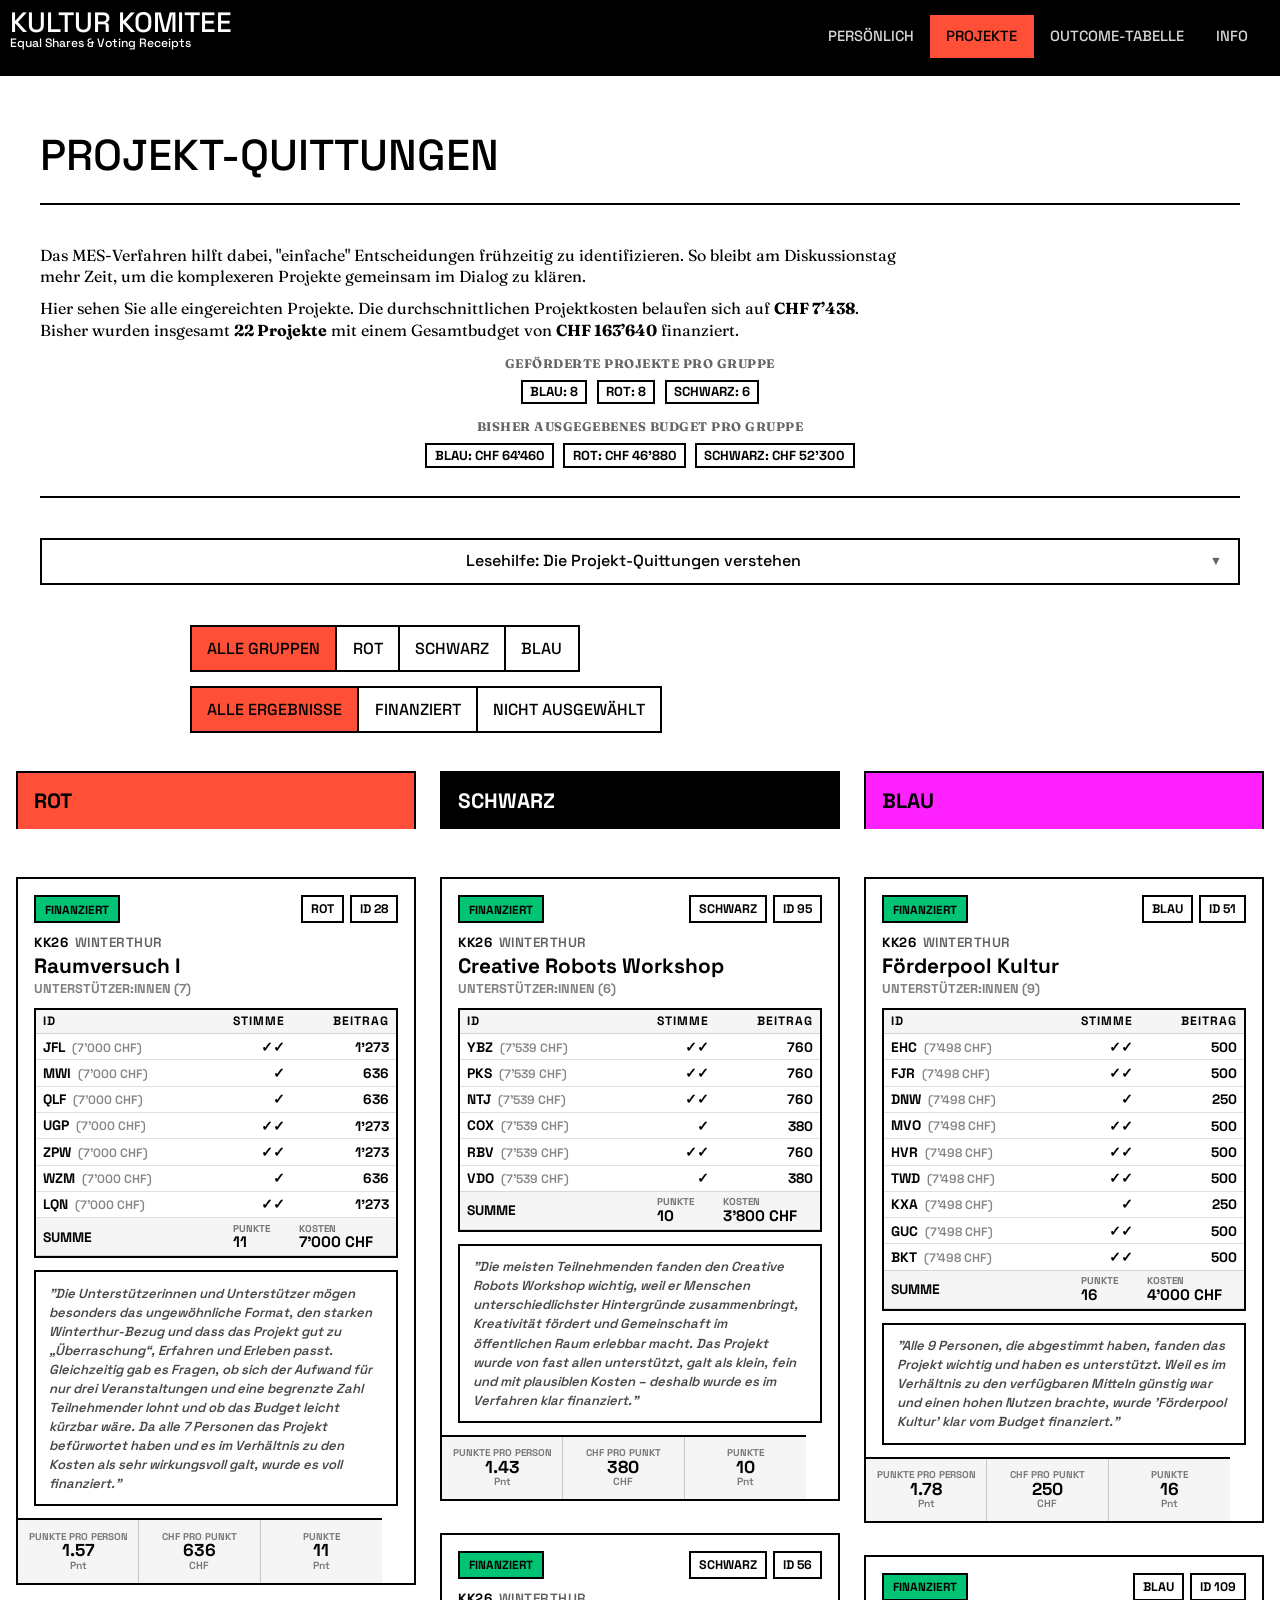
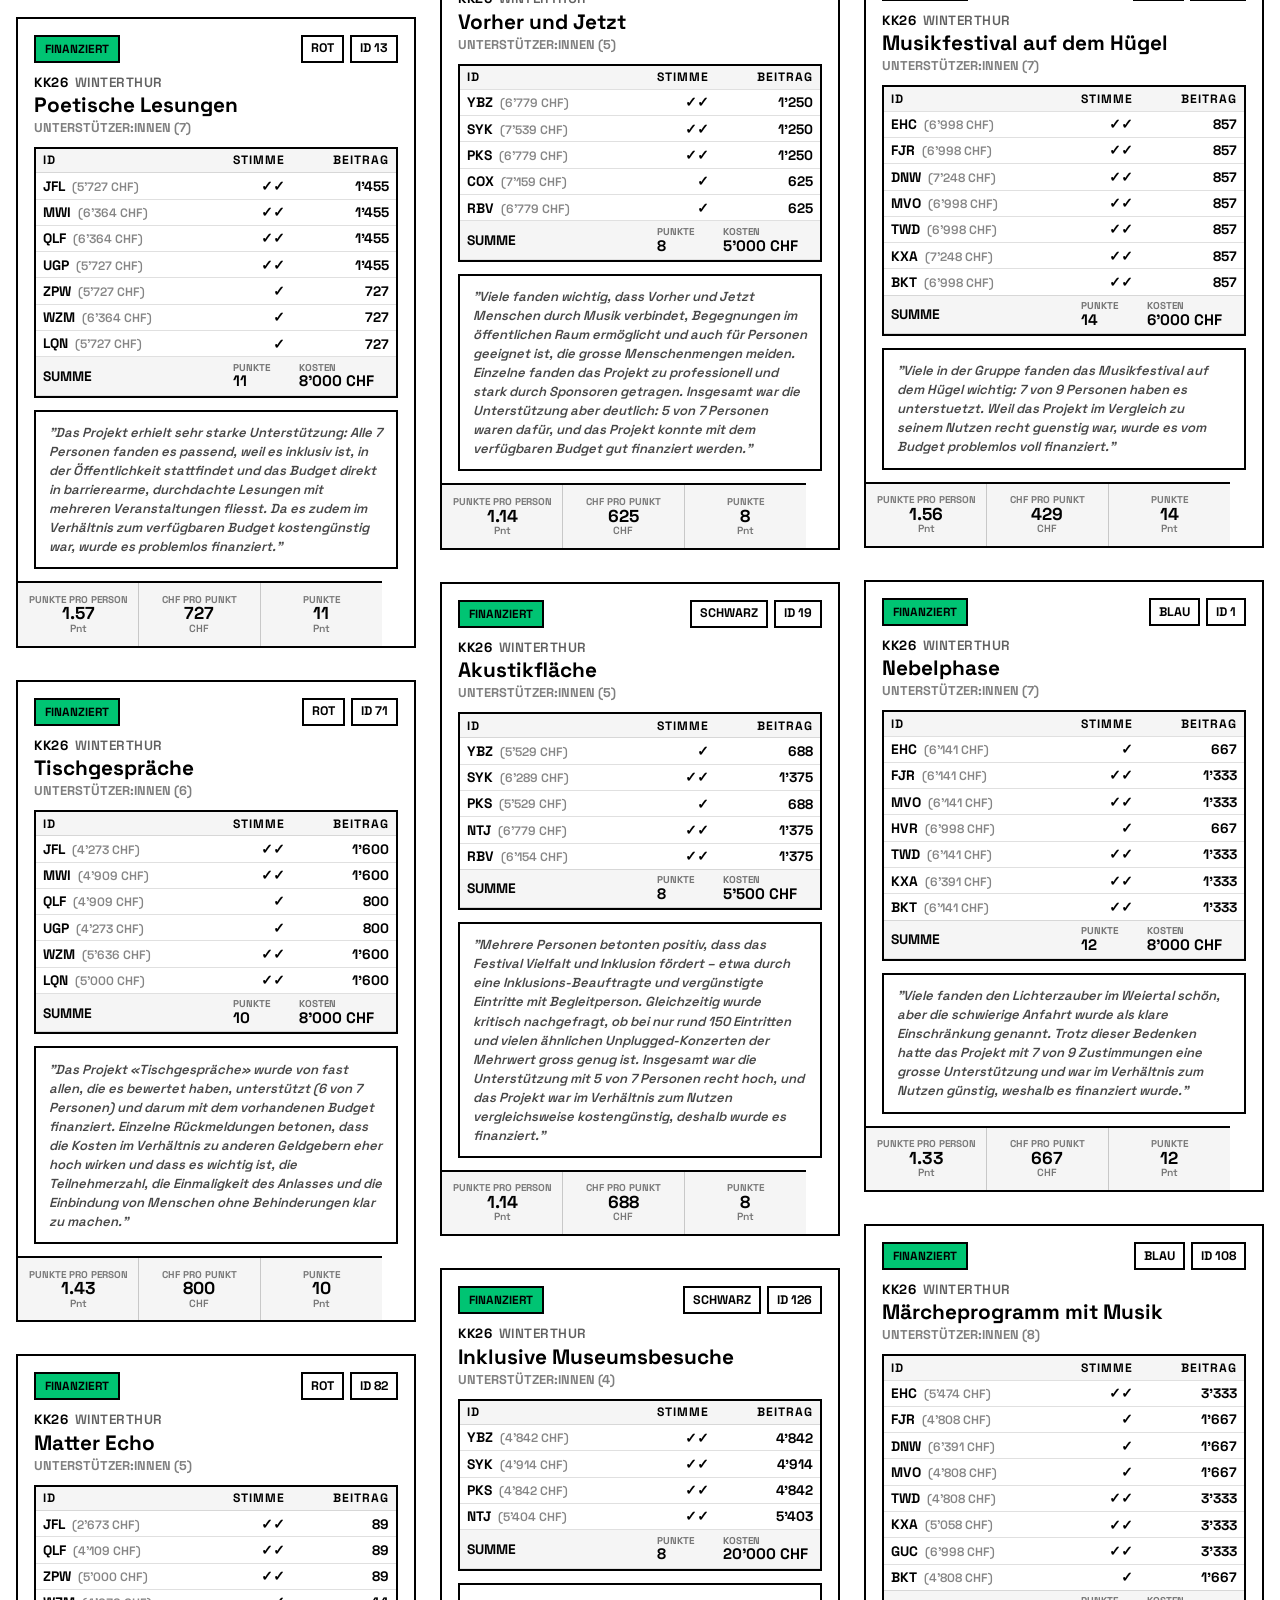
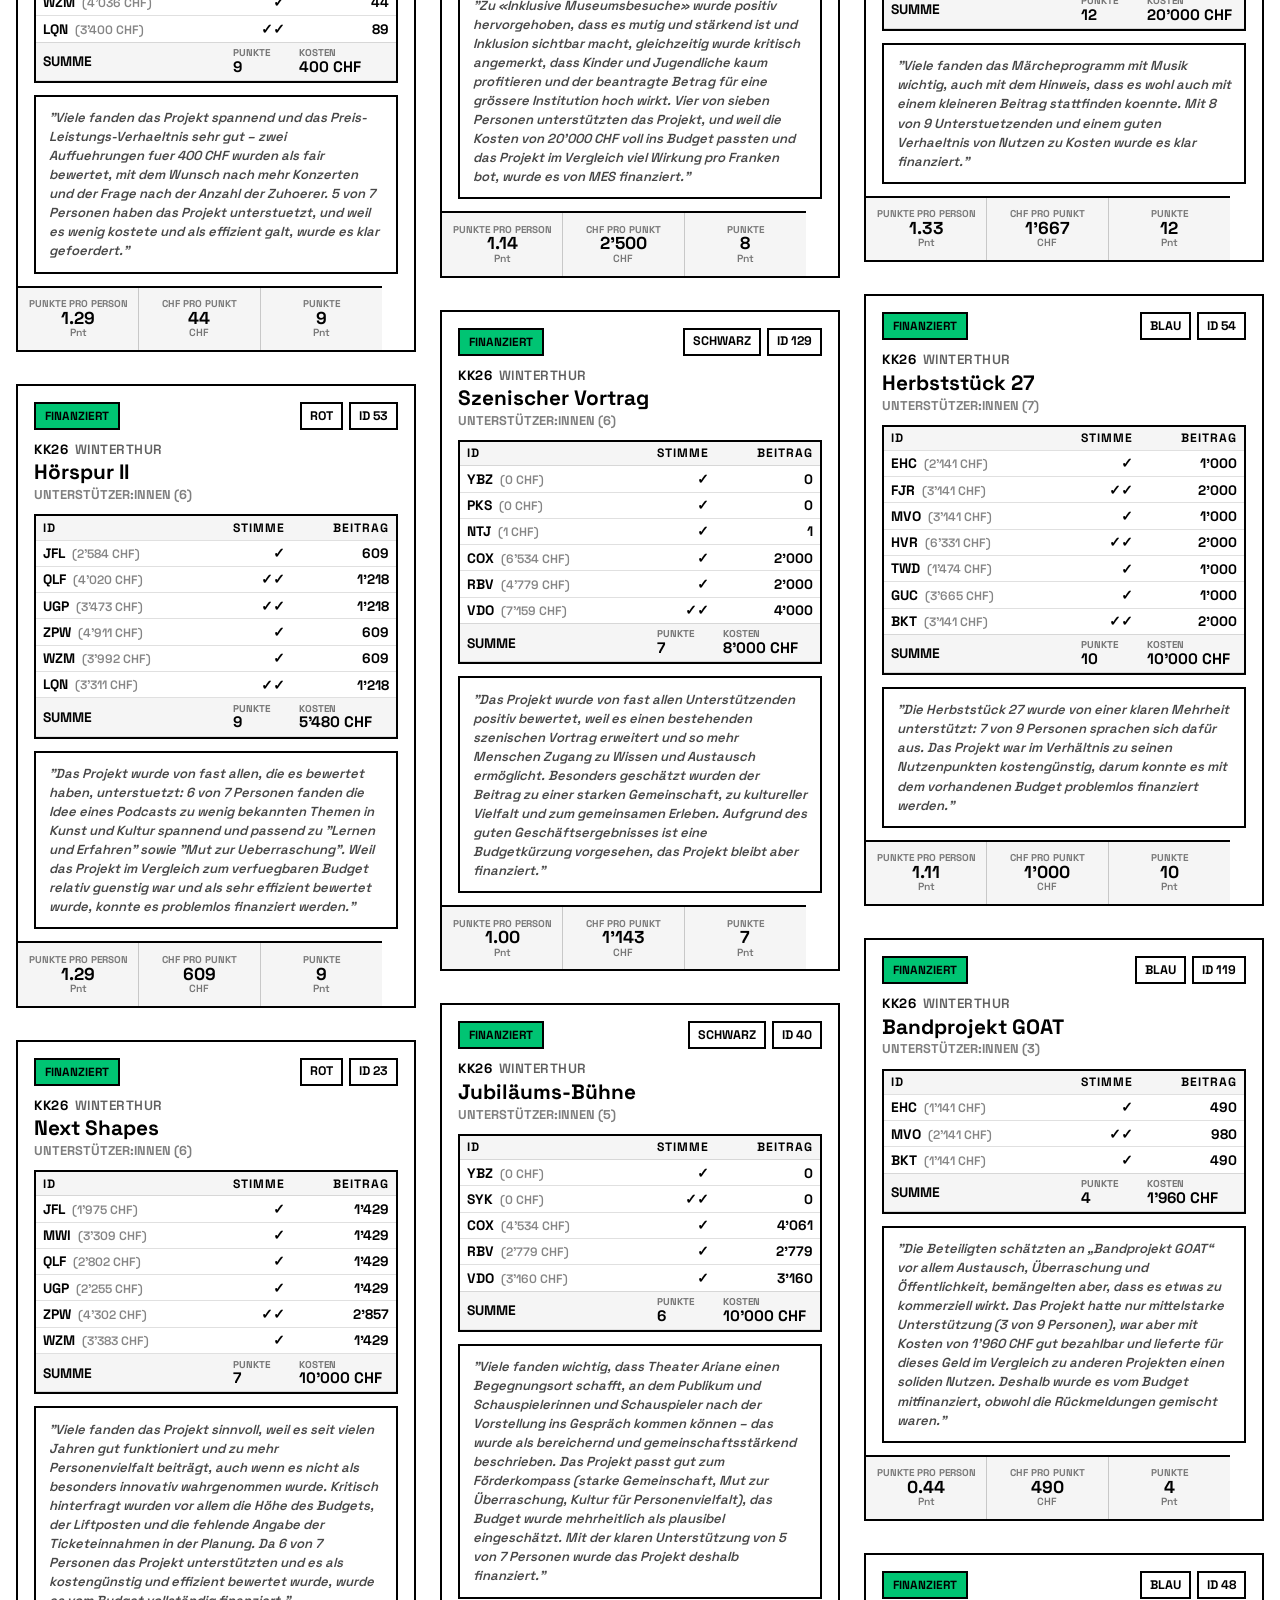
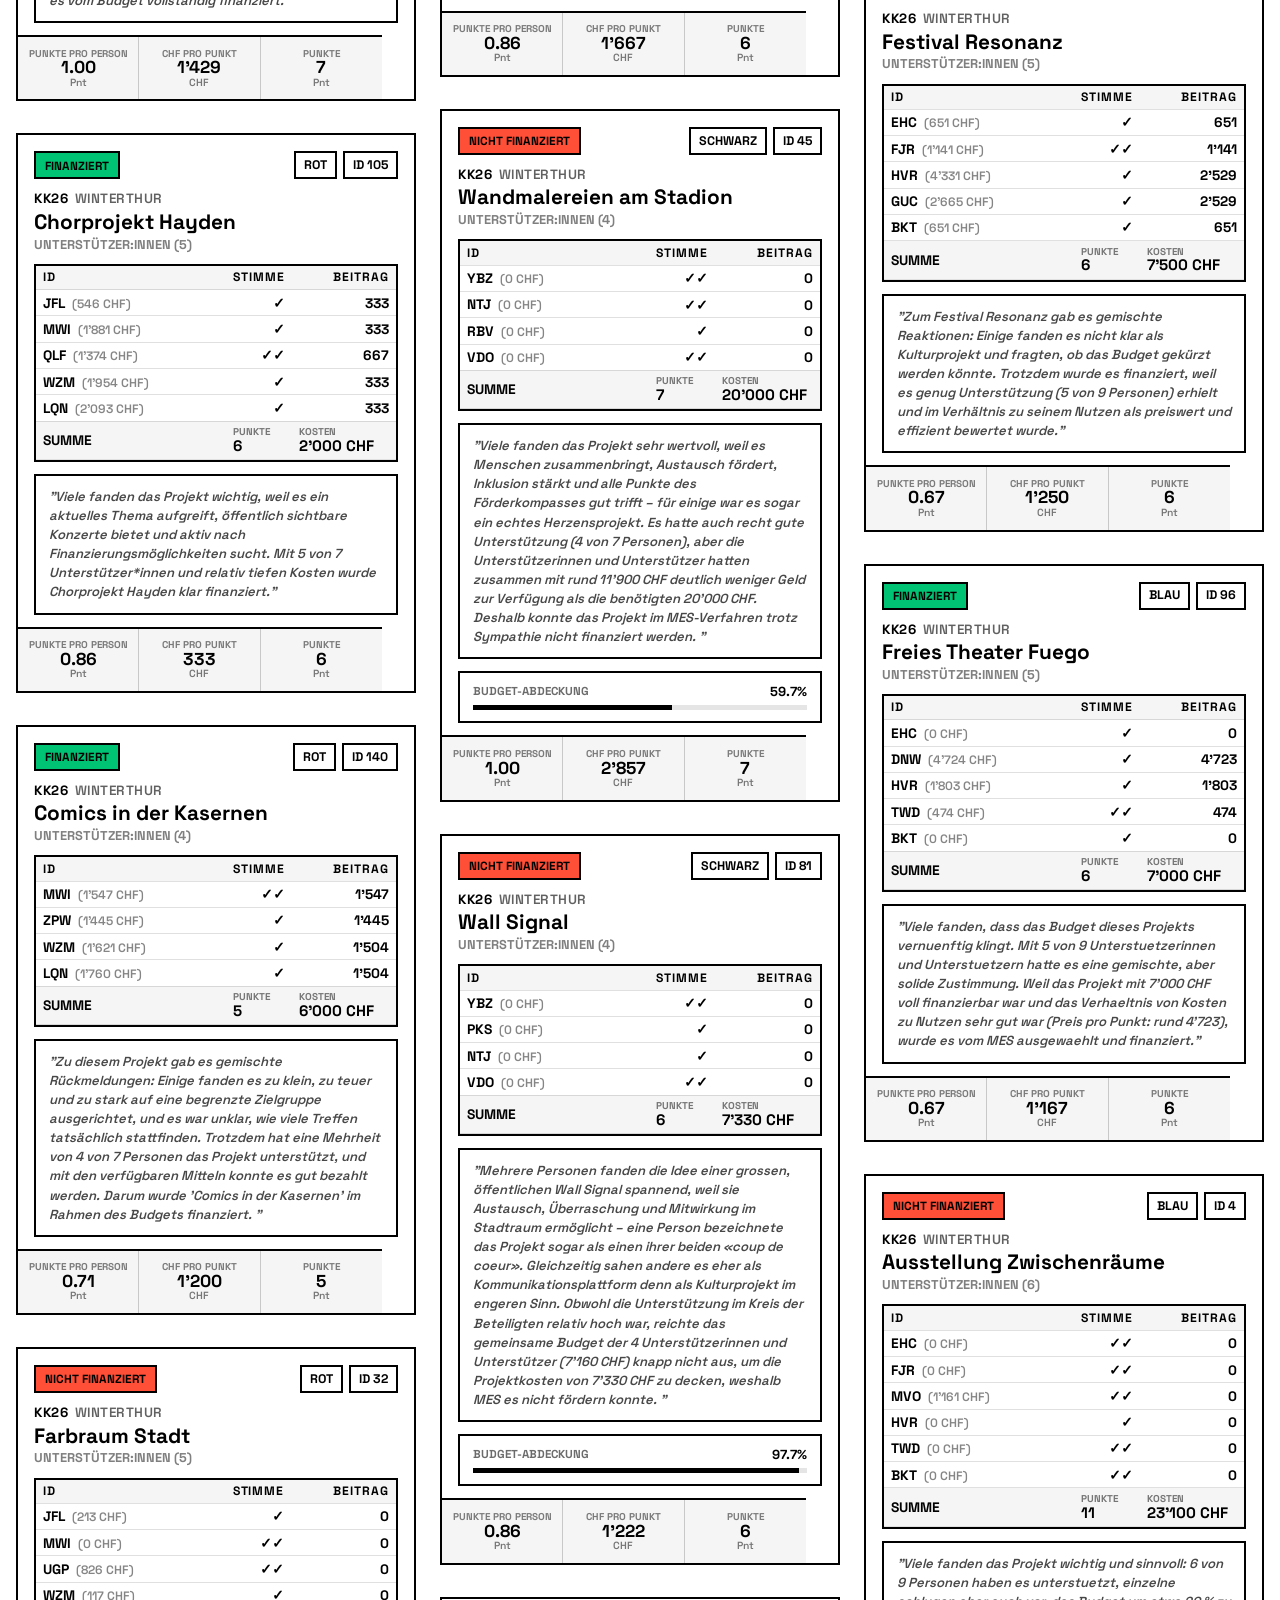
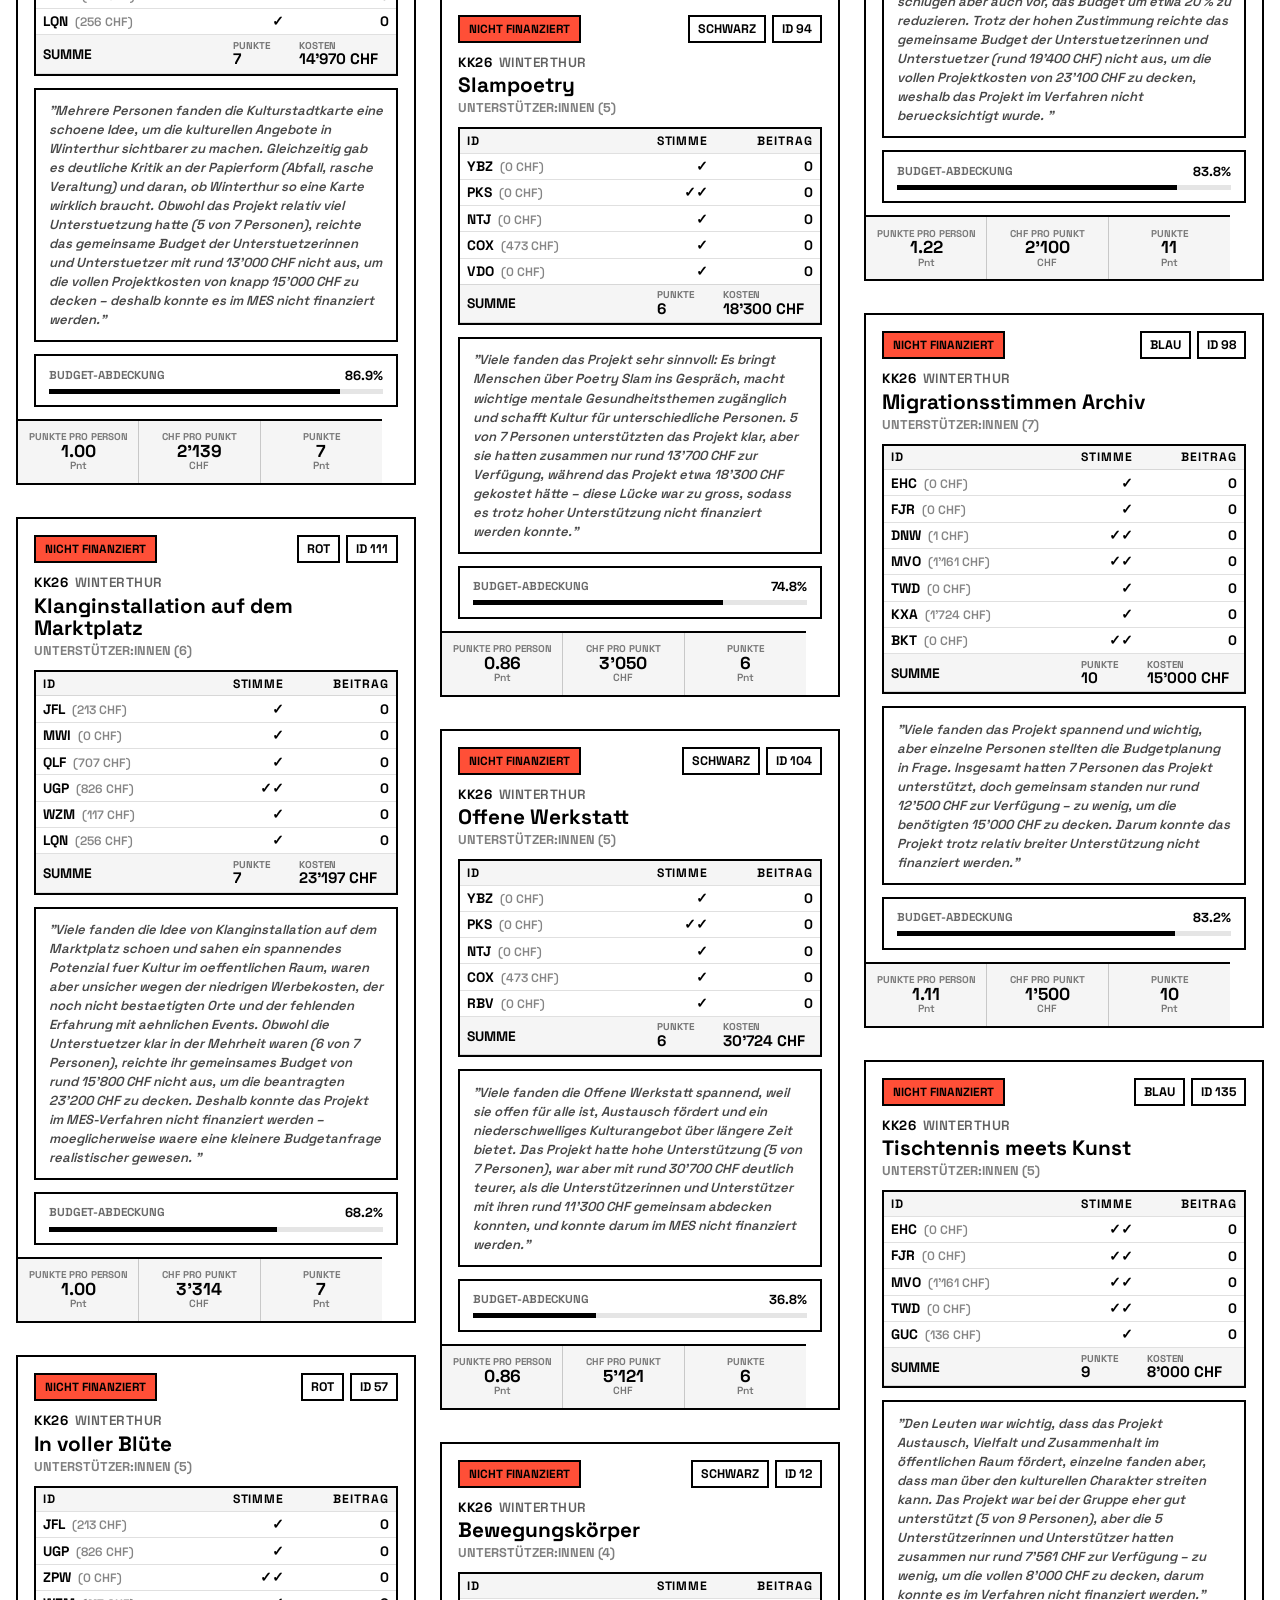
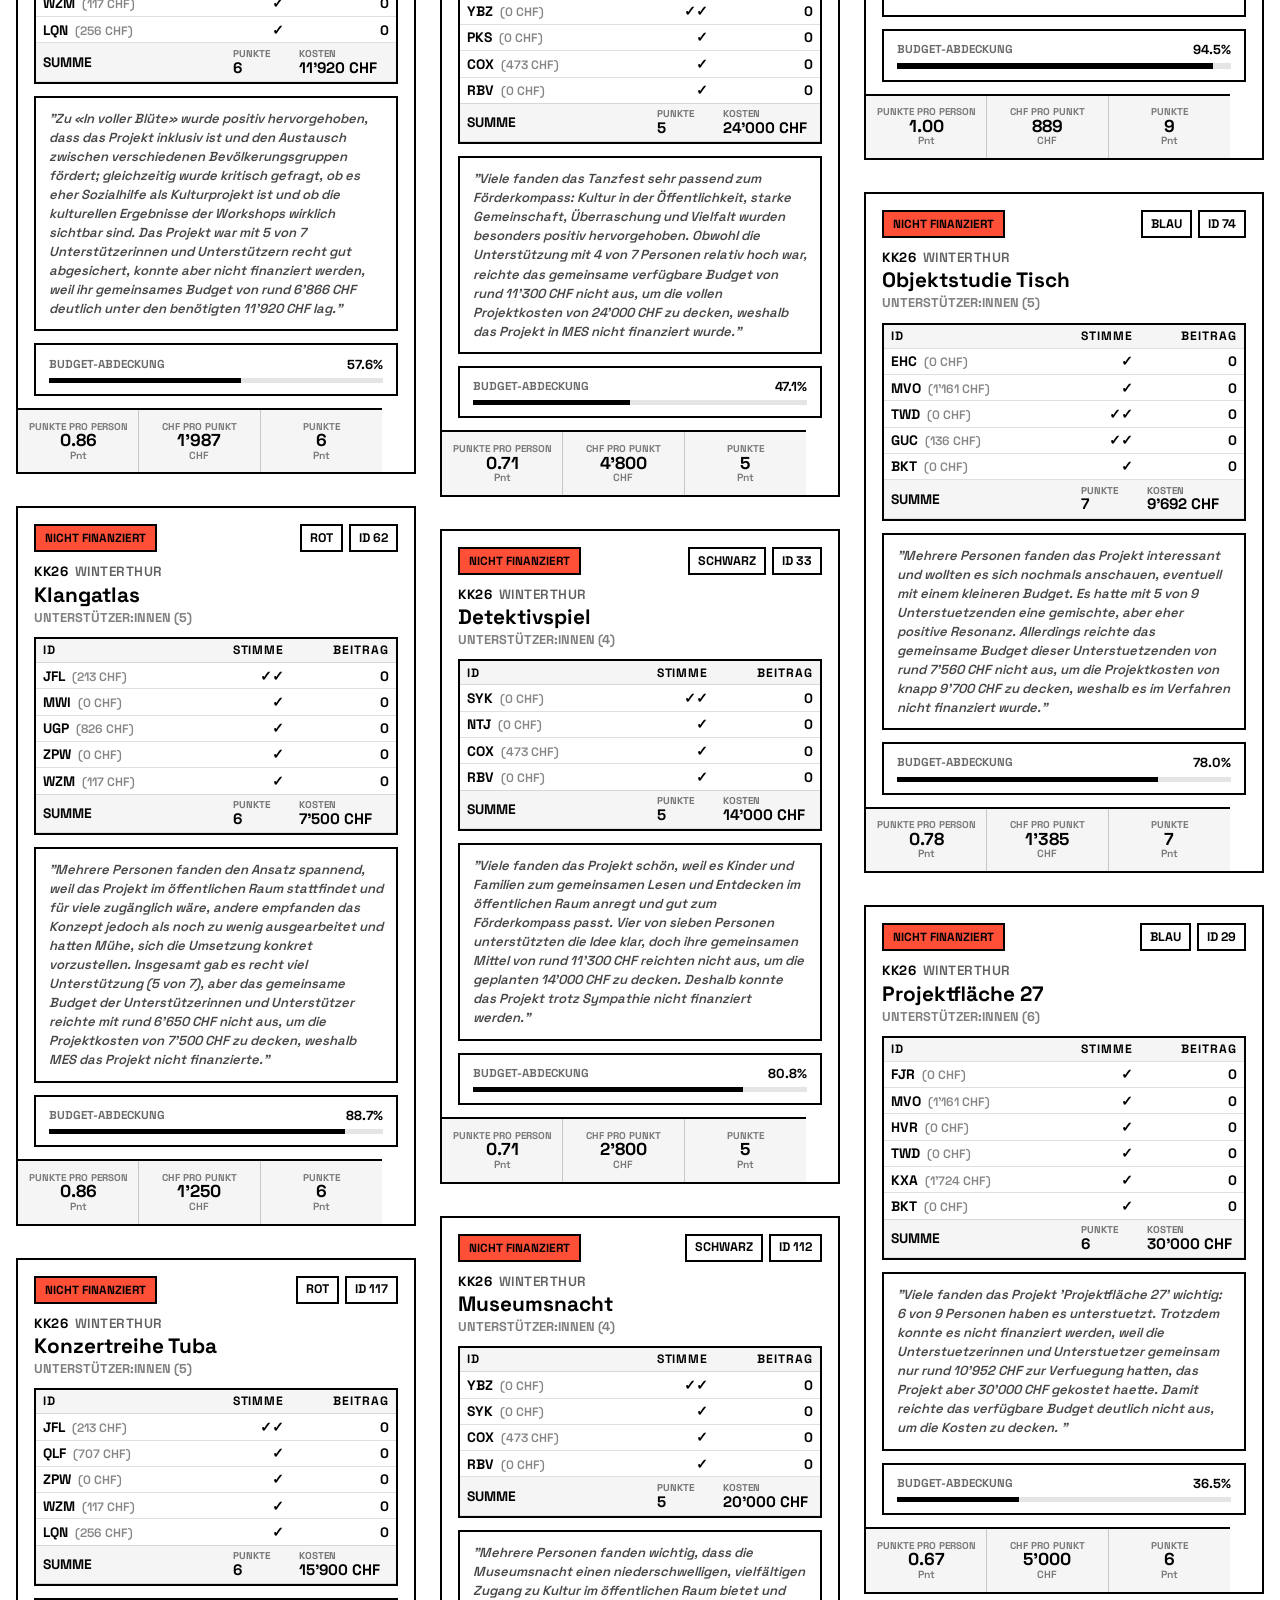
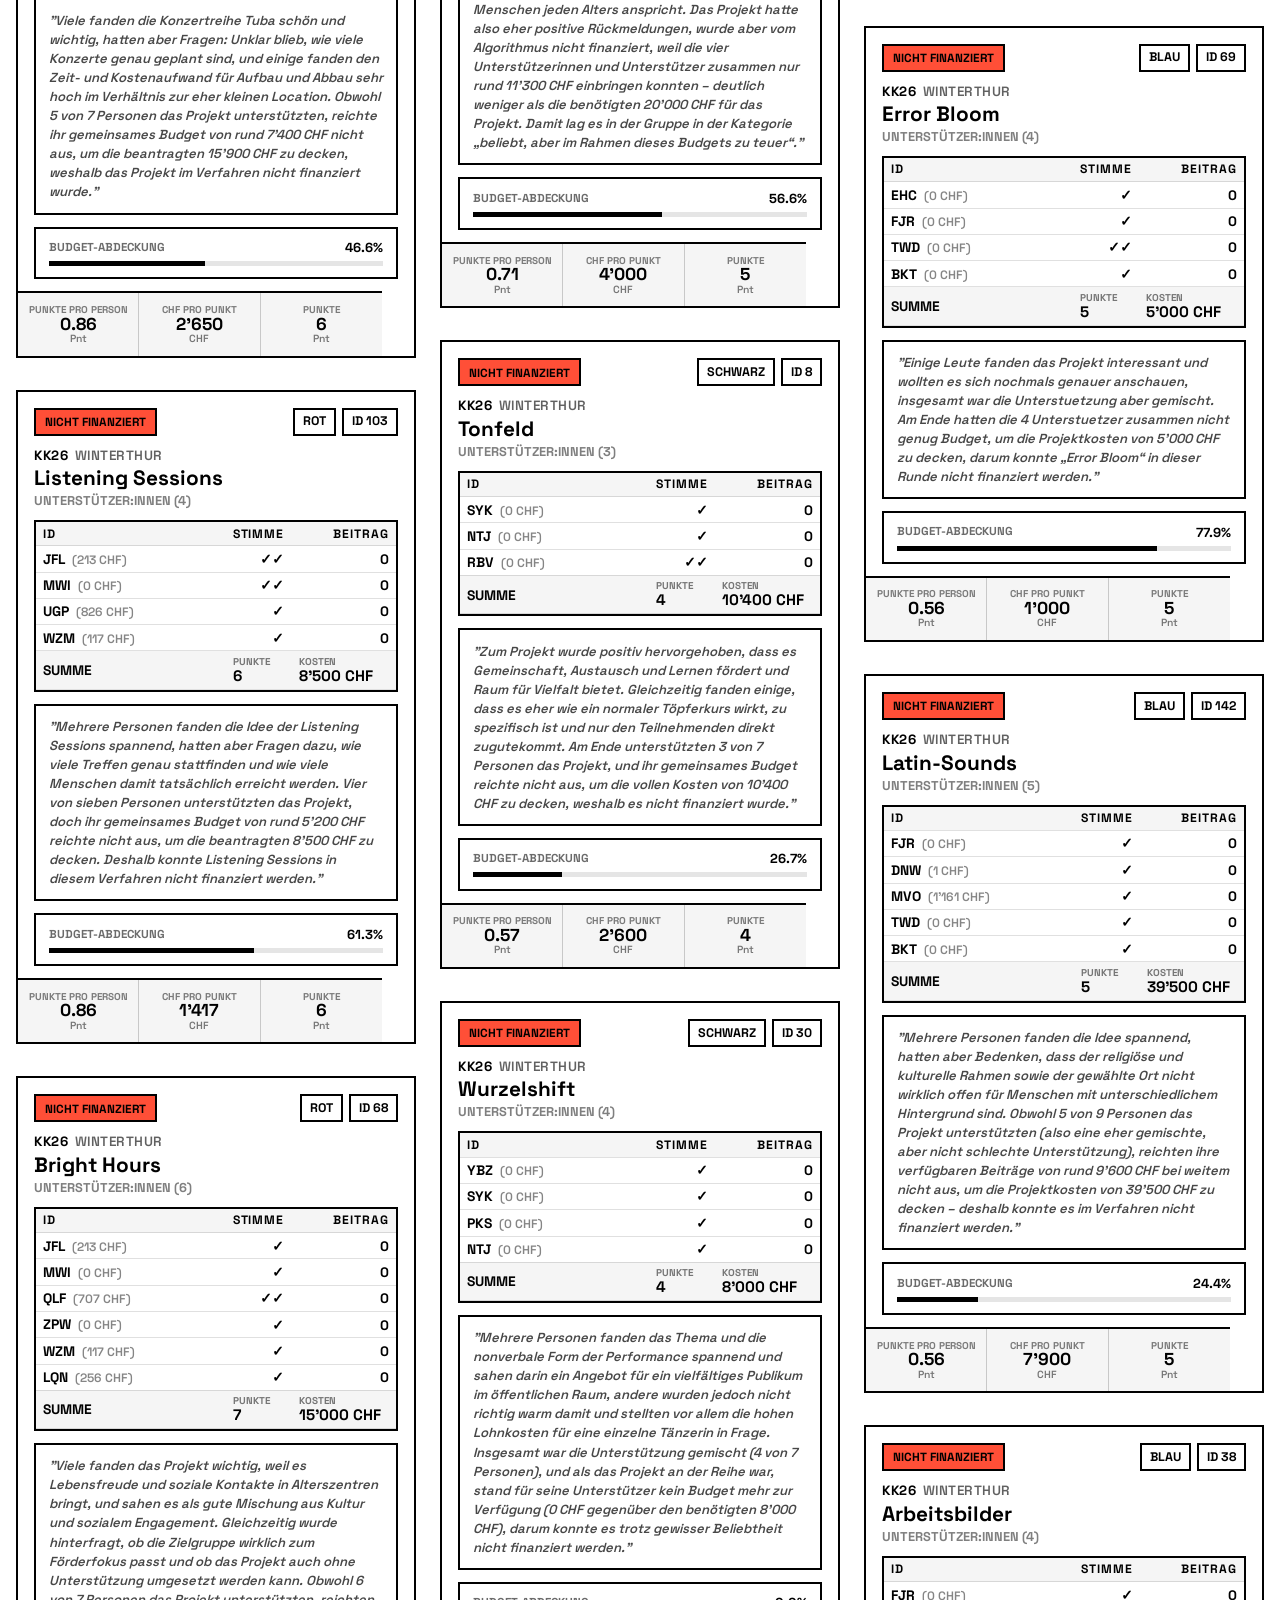
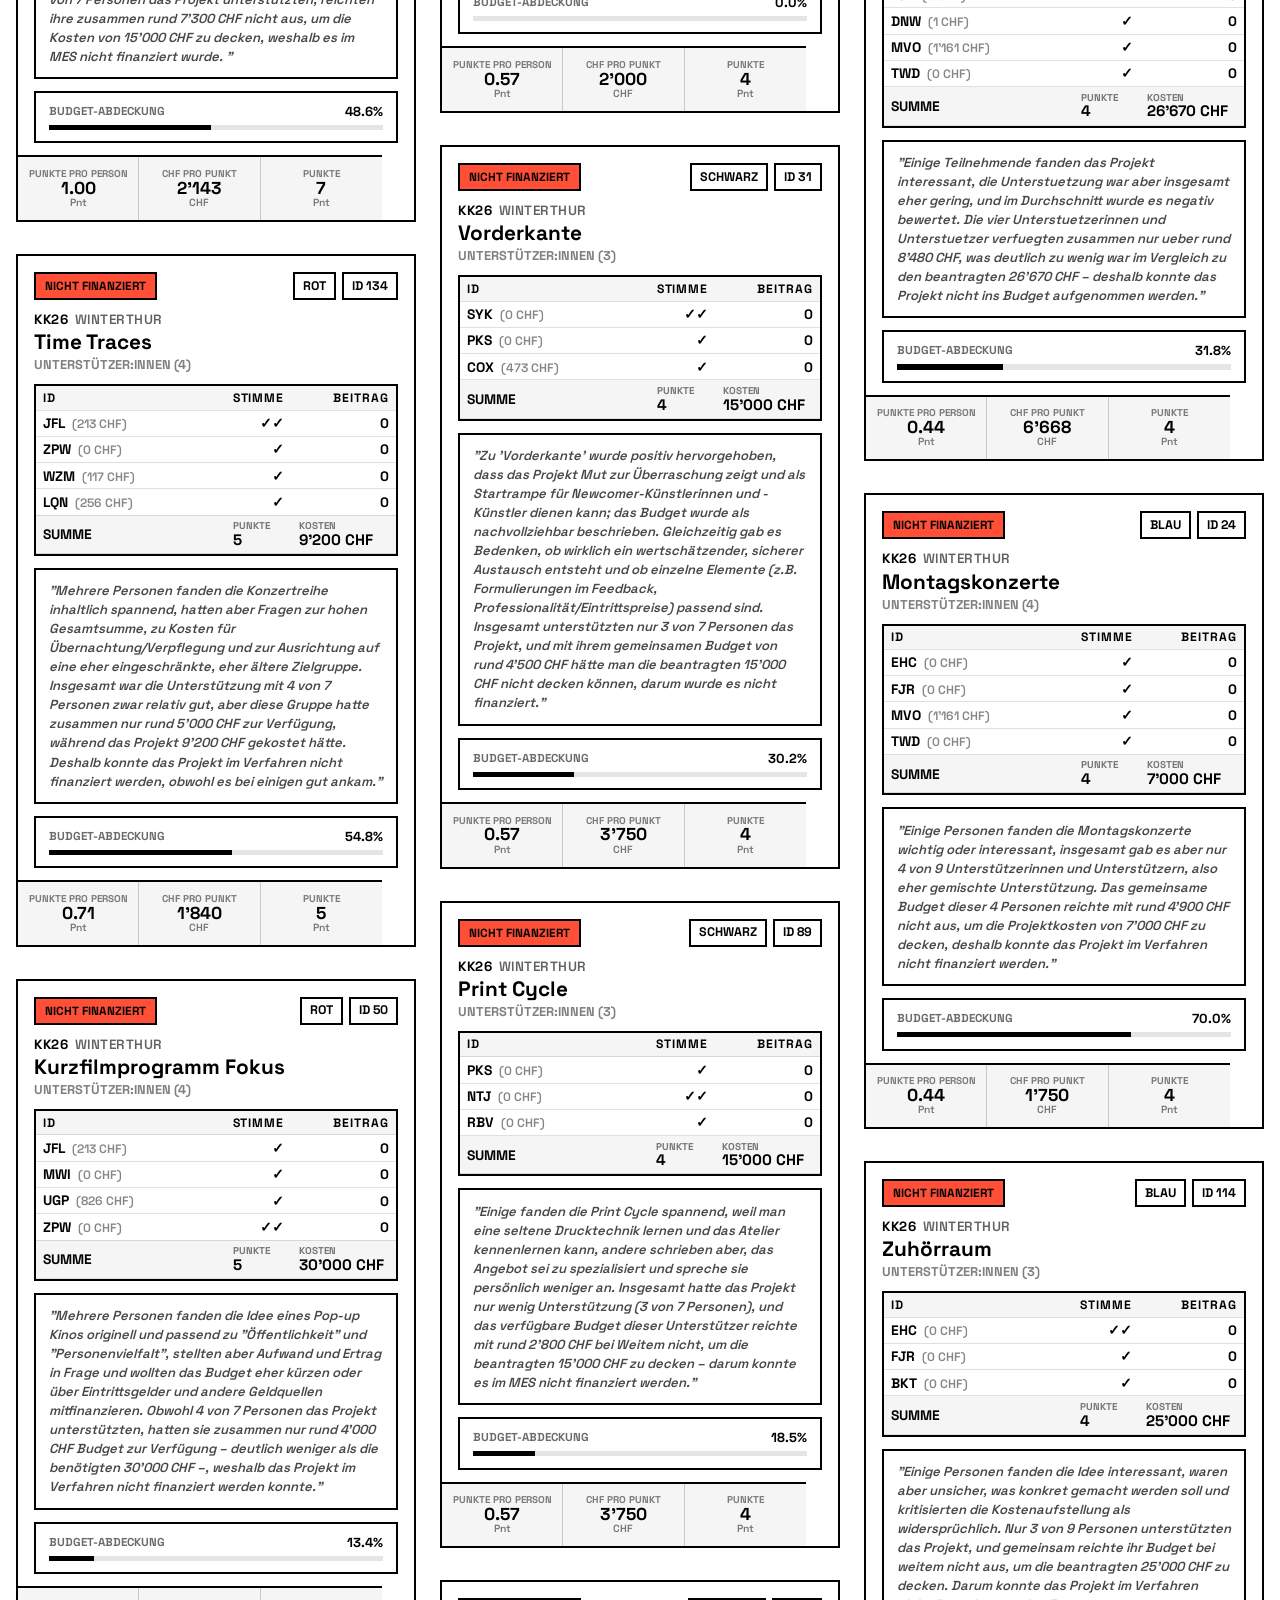
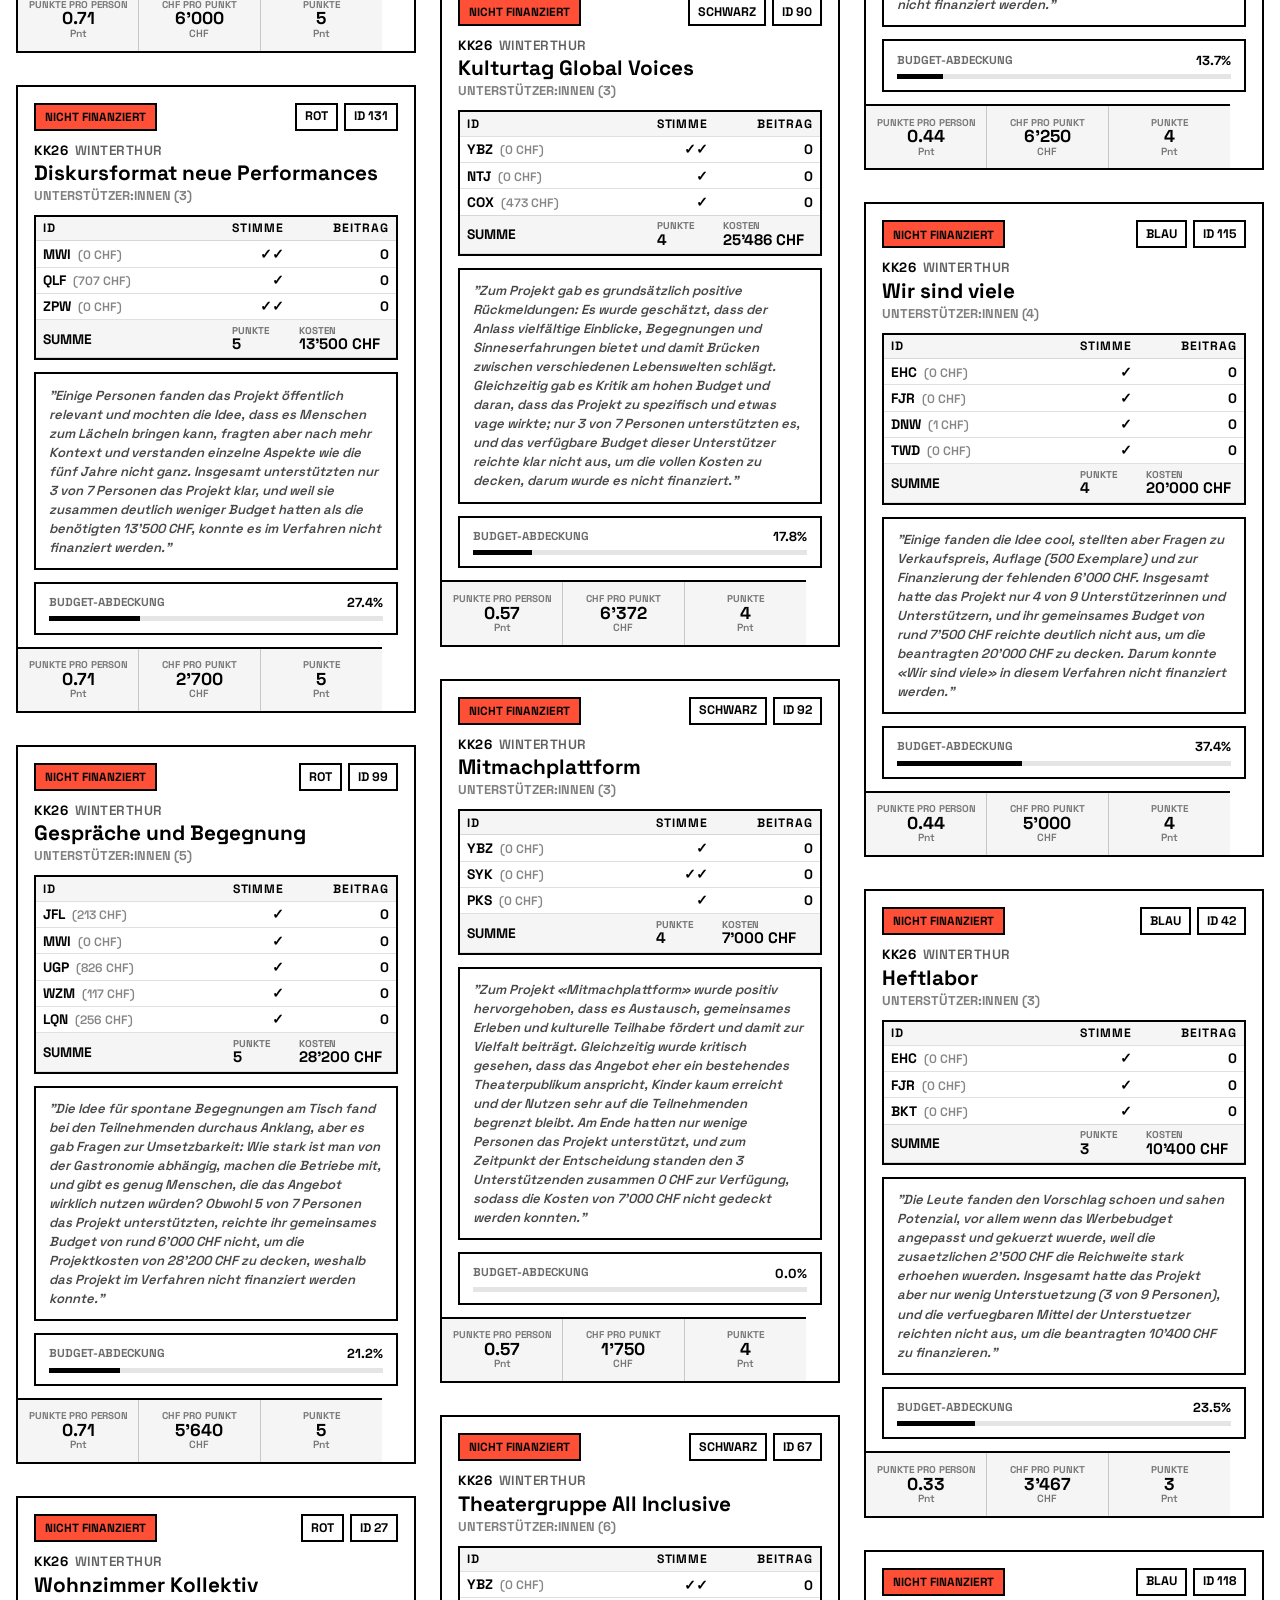
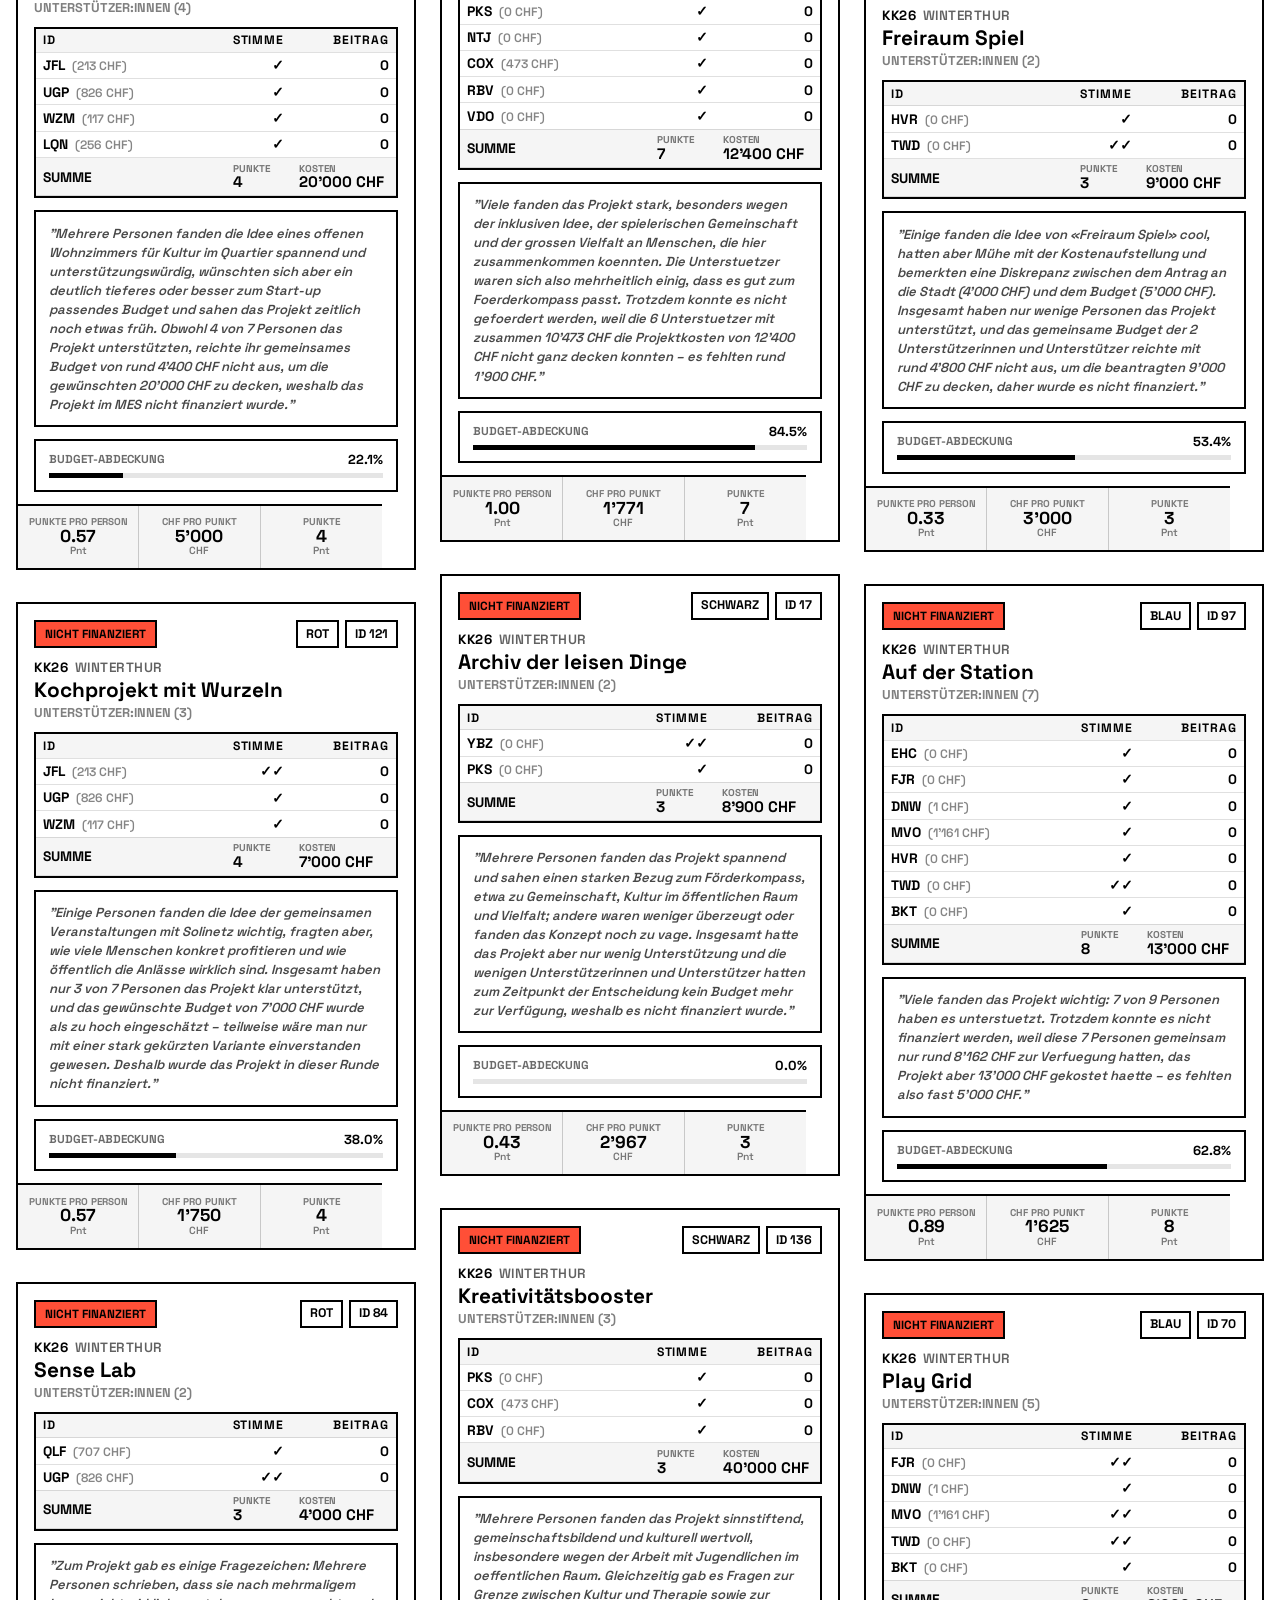
==== commit acaca8c5: "Add automatic Pages deploy workflow" ====
--- a/site/projects.html
+++ b/site/projects.html
@@ -587,6 +587,7 @@
             min-height: 1.75rem;
             padding: 0.3rem 0.55rem;
             background: #000000;
+            border: 2px solid #000000;
             color: #ffffff;
             font-family: var(--font-main);
             font-size: 0.74rem;
@@ -594,6 +595,16 @@
             line-height: 1;
             text-transform: uppercase;
             white-space: nowrap;
+        }
+
+        .receipt-modern.project-card.funded .project-card-status {
+            background: var(--accent-green);
+            color: #000000;
+        }
+
+        .receipt-modern.project-card.unfunded .project-card-status {
+            background: var(--accent-red);
+            color: #000000;
         }
 
         .receipt-modern.project-card .receipt-top-meta {
